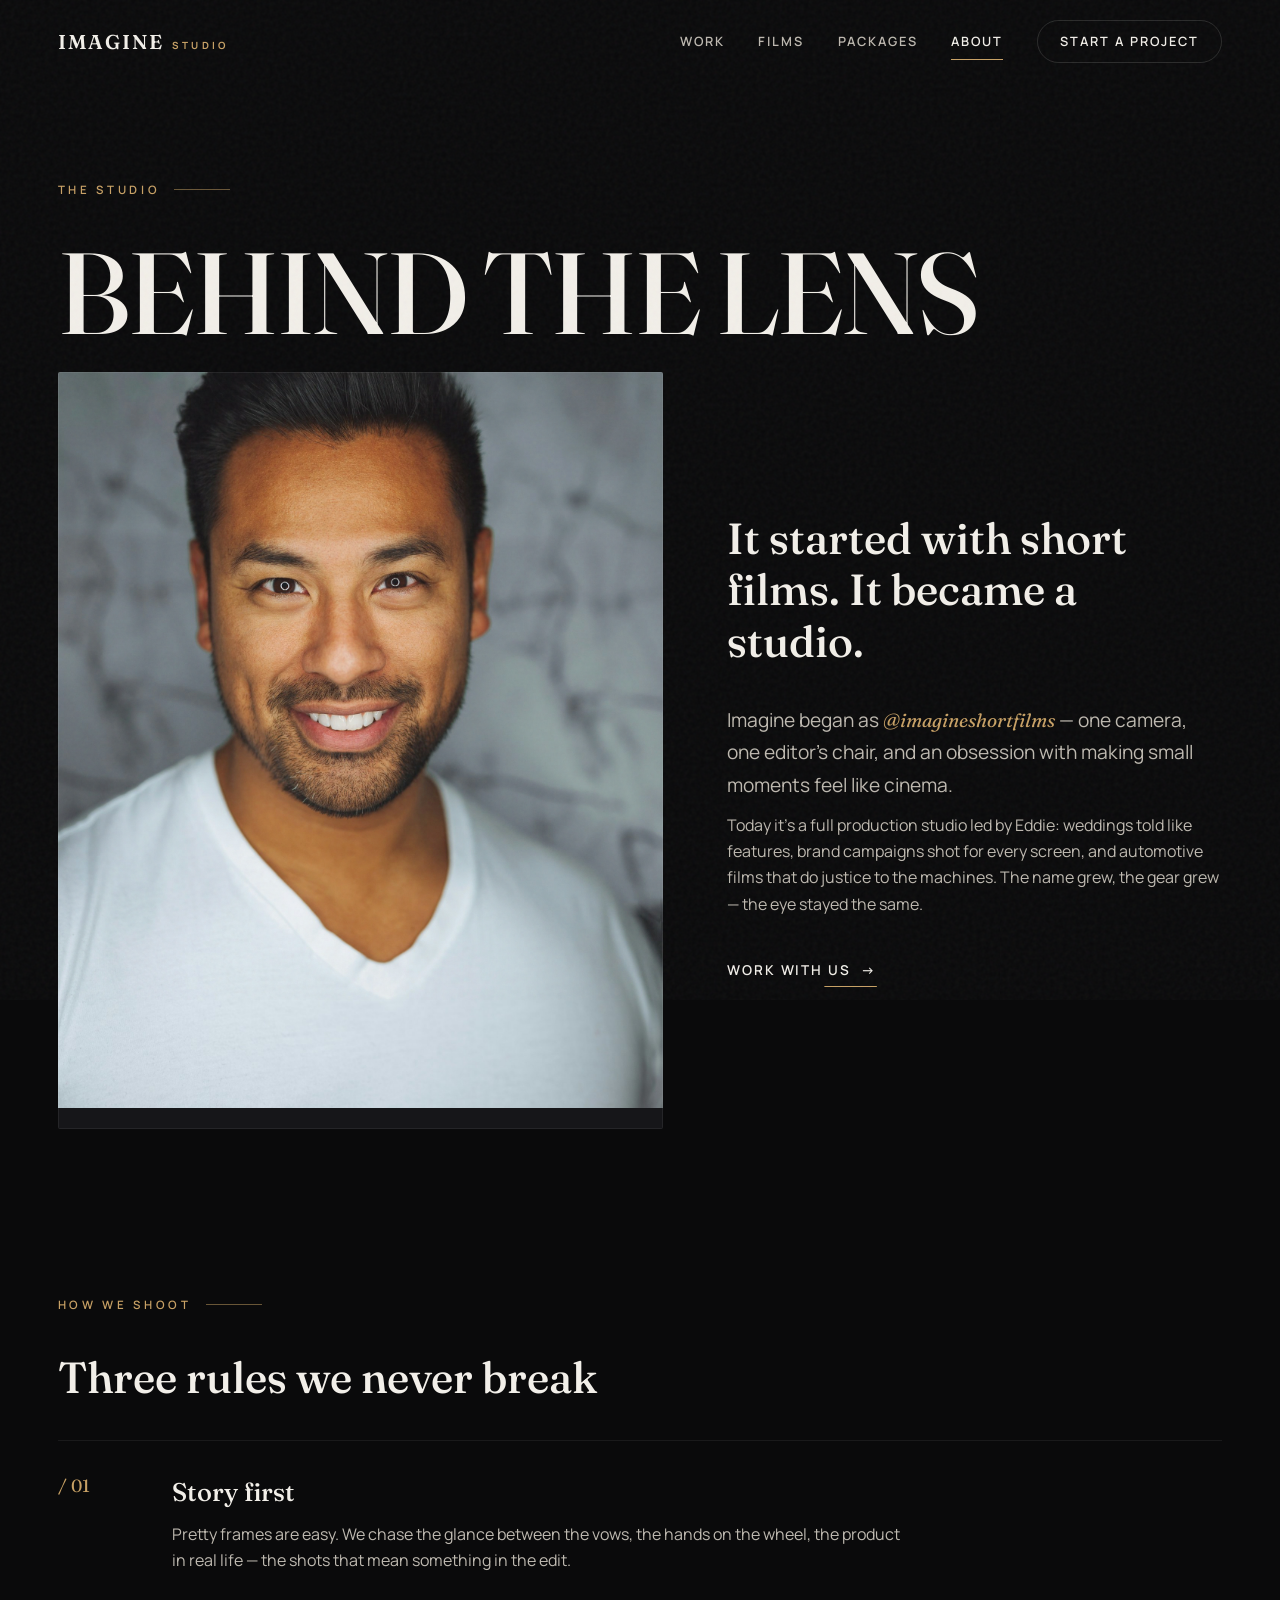
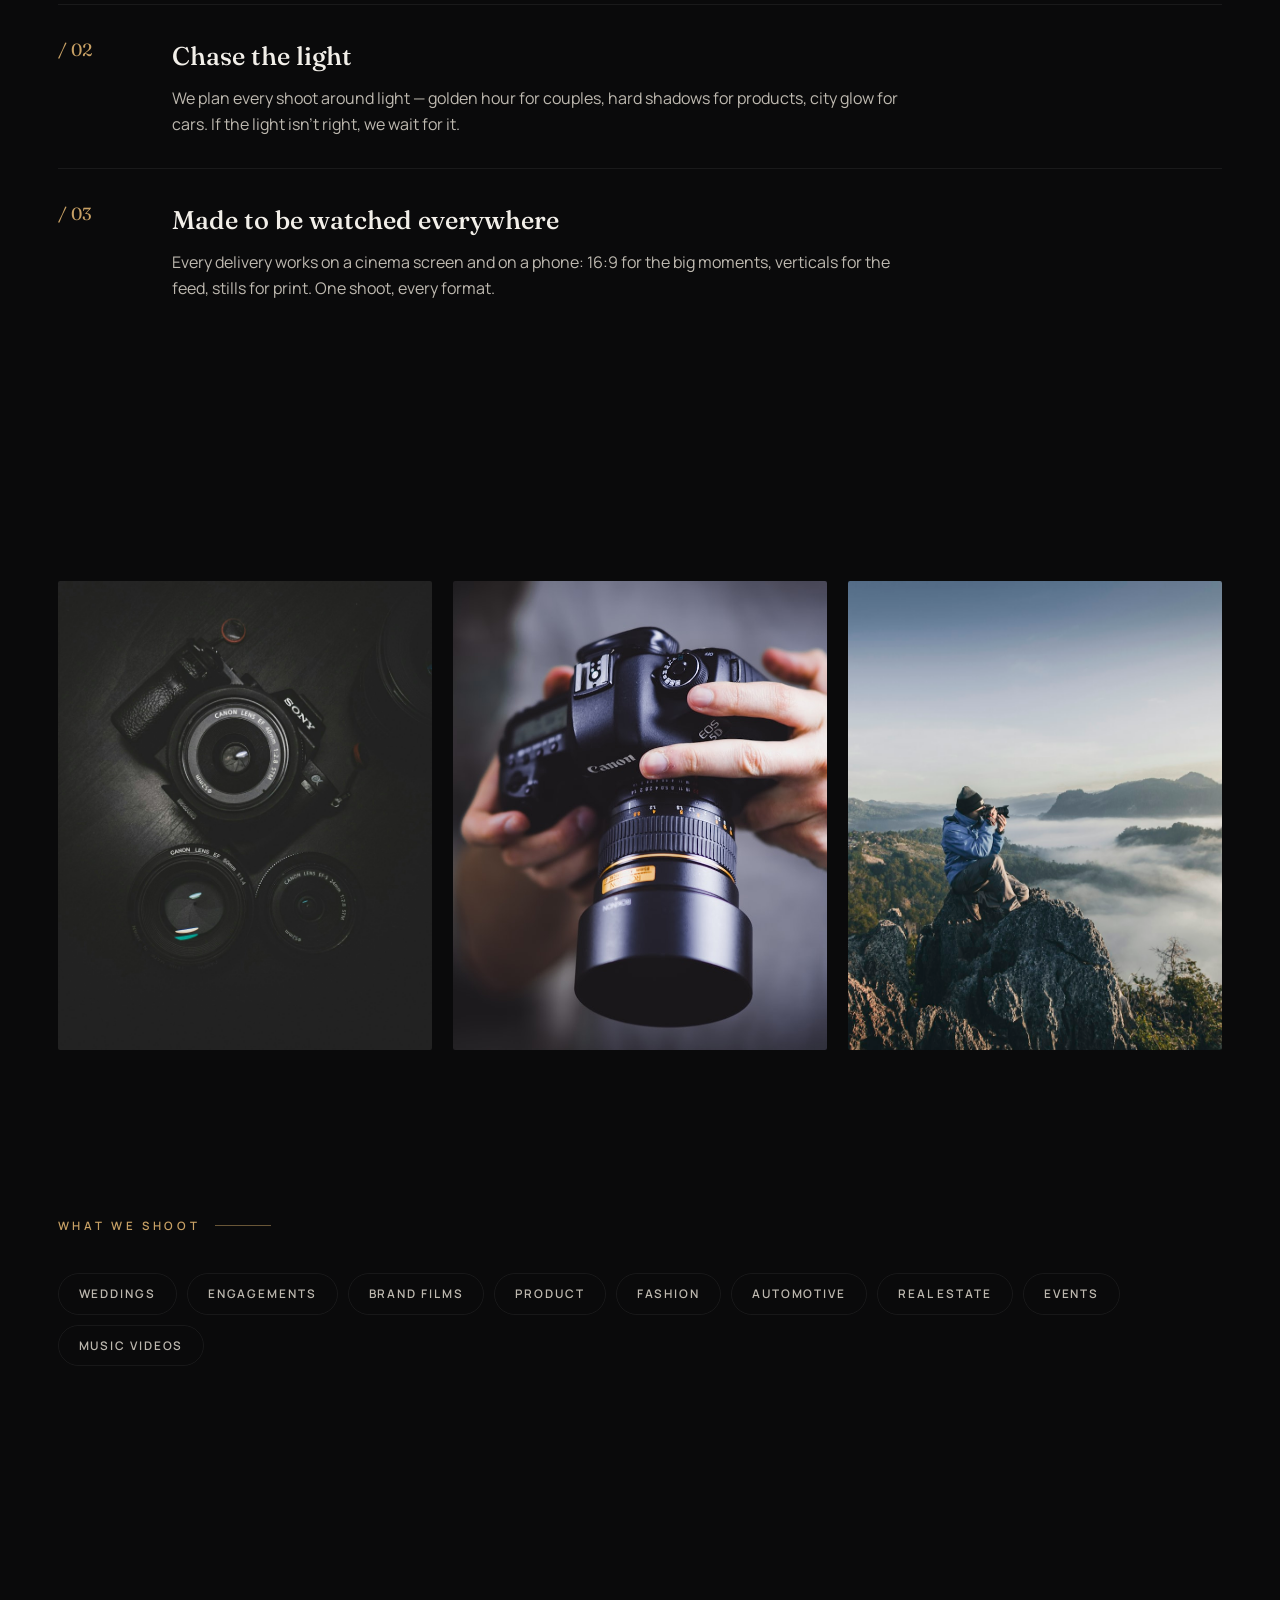
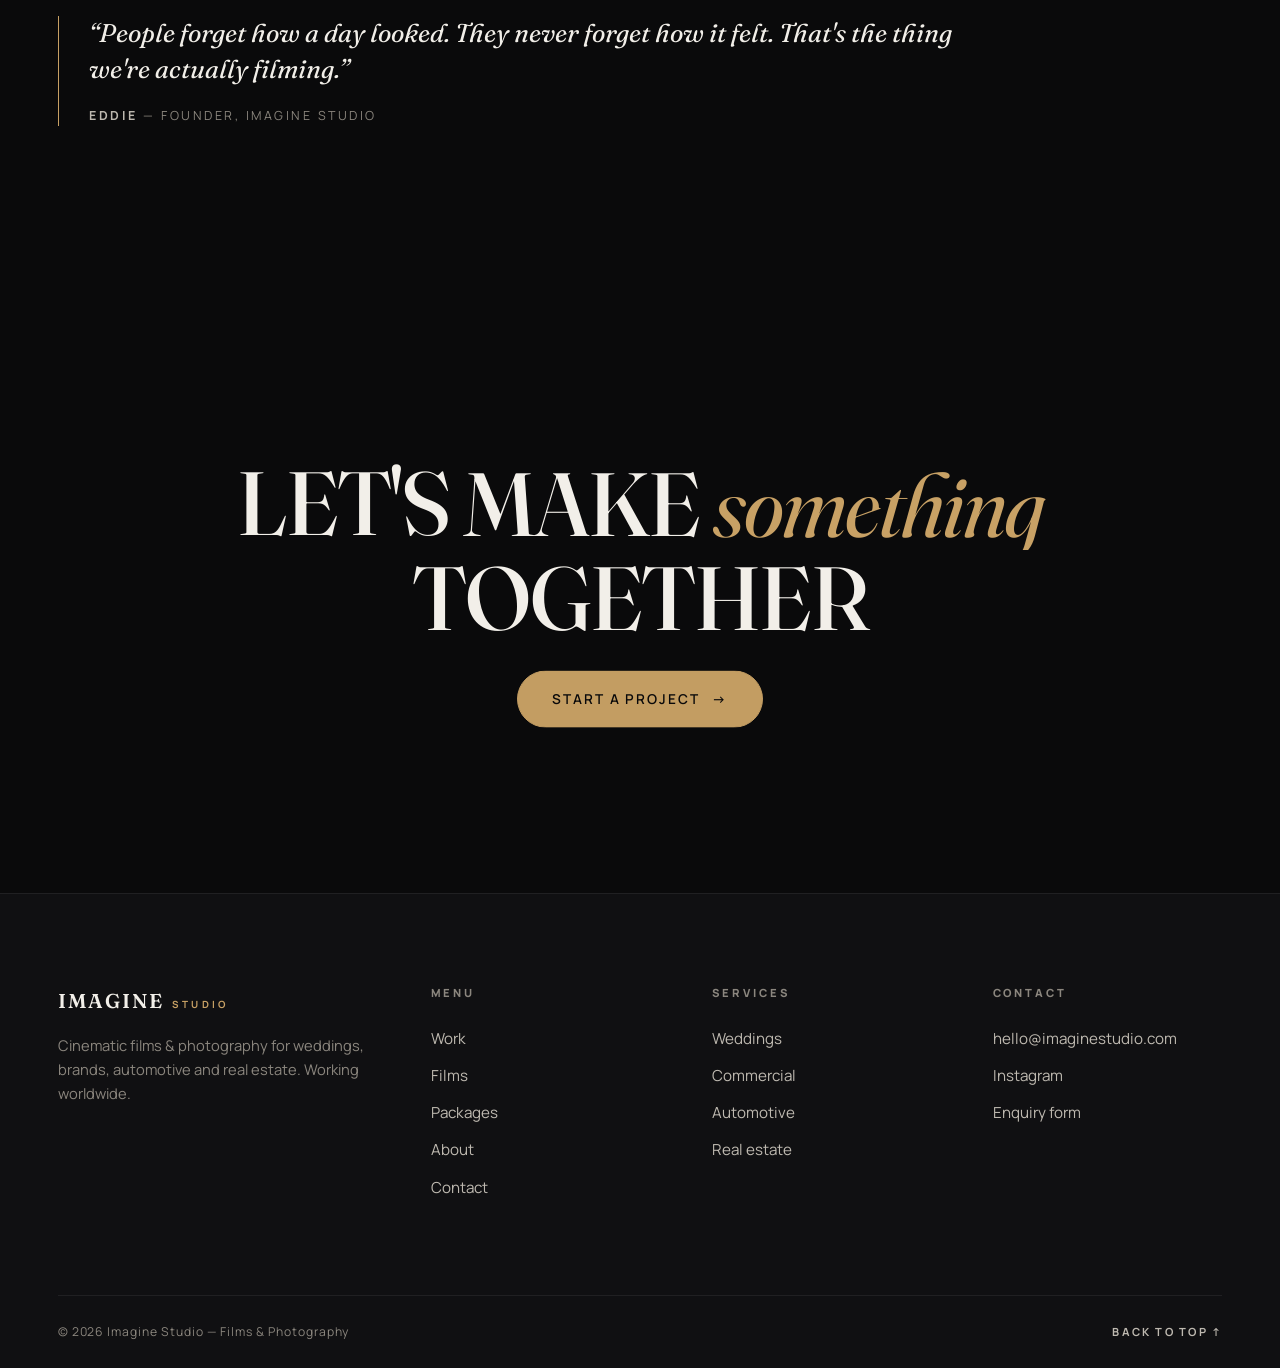
==== about.html @ 09b24139 "Imagine Studio — cinematic portfolio site for photo & film studio Six-page static site (home, work, " ====
<!DOCTYPE html>
<html lang="en">
<head>
  <meta charset="utf-8">
  <meta name="viewport" content="width=device-width, initial-scale=1">
  <title>About — Imagine Studio</title>
  <meta name="description" content="The story behind Imagine Studio — from short films on Instagram to a full photo & film production studio.">
  <link rel="icon" href="assets/img/favicon.svg" type="image/svg+xml">
  <link rel="preconnect" href="https://fonts.googleapis.com">
  <link rel="preconnect" href="https://fonts.gstatic.com" crossorigin>
  <link href="https://fonts.googleapis.com/css2?family=Fraunces:ital,opsz,wght@0,9..144,400;0,9..144,500;0,9..144,600;1,9..144,400;1,9..144,500&family=Manrope:wght@400;500;600;700;800&display=swap" rel="stylesheet">
  <link rel="stylesheet" href="css/style.css">
  <script>document.documentElement.classList.add("js");</script>
</head>
<body>

  <div class="grain" aria-hidden="true"></div>

  <header class="nav">
    <div class="nav-inner">
      <a href="index.html" class="logo"><b>Imagine</b><span>Studio</span></a>
      <nav class="nav-links" aria-label="Main">
        <a href="work.html">Work</a>
        <a href="films.html">Films</a>
        <a href="packages.html">Packages</a>
        <a href="about.html" class="is-active">About</a>
        <a href="contact.html" class="nav-cta">Start a project</a>
      </nav>
      <button class="burger" aria-label="Menu" aria-expanded="false"><span></span><span></span><span></span></button>
    </div>
  </header>

  <div class="mobile-menu">
    <a href="index.html">Home</a>
    <a href="work.html">Work</a>
    <a href="films.html">Films</a>
    <a href="packages.html">Packages</a>
    <a href="about.html" class="is-active">About</a>
    <a href="contact.html">Contact</a>
    <div class="mobile-meta"><span>@imagineshortfilms</span><span>Films &amp; Photography</span></div>
  </div>

  <main>
    <section class="page-head container">
      <p class="label">The studio</p>
      <h1 class="h-display mb-2" data-split>Behind the lens</h1>

      <div class="about-hero">
        <div class="portrait-frame" data-reveal data-parallax>
          <img src="assets/img/about-portrait.jpg" alt="Portrait of Eddie, founder of Imagine Studio">
        </div>
        <div>
          <h2 class="h-lg mb-1" data-split>It started with short films. It became a studio.</h2>
          <p class="lead mb-1" data-reveal>Imagine began as <em class="serif-i gold">@imagineshortfilms</em> — one camera, one editor's chair, and an obsession with making small moments feel like cinema.</p>
          <p data-reveal>Today it's a full production studio led by Eddie: weddings told like features, brand campaigns shot for every screen, and automotive films that do justice to the machines. The name grew, the gear grew — the eye stayed the same.</p>
          <p class="mt-1" data-reveal><a class="link-line" href="contact.html">Work with us <span class="arr">→</span></a></p>
        </div>
      </div>
    </section>

    <section class="section-lg container">
      <p class="label">How we shoot</p>
      <h2 class="h-lg mb-1" data-split>Three rules we never break</h2>
      <div class="principles mt-1">
        <div class="principle" data-reveal>
          <span class="pn">/ 01</span>
          <div>
            <h3>Story first</h3>
            <p>Pretty frames are easy. We chase the glance between the vows, the hands on the wheel, the product in real life — the shots that mean something in the edit.</p>
          </div>
        </div>
        <div class="principle" data-reveal>
          <span class="pn">/ 02</span>
          <div>
            <h3>Chase the light</h3>
            <p>We plan every shoot around light — golden hour for couples, hard shadows for products, city glow for cars. If the light isn't right, we wait for it.</p>
          </div>
        </div>
        <div class="principle" data-reveal>
          <span class="pn">/ 03</span>
          <div>
            <h3>Made to be watched everywhere</h3>
            <p>Every delivery works on a cinema screen and on a phone: 16:9 for the big moments, verticals for the feed, stills for print. One shoot, every format.</p>
          </div>
        </div>
      </div>
    </section>

    <section class="section container">
      <div class="trio" data-gallery>
        <figure data-reveal data-lightbox data-title="The glass we trust"><img src="assets/img/bts-02.jpg" alt="Camera lens close-up" loading="lazy"></figure>
        <figure data-reveal data-delay="0.1" data-lightbox data-title="On location"><img src="assets/img/about-side.jpg" alt="Camera on tripod on location" loading="lazy"></figure>
        <figure data-reveal data-delay="0.2" data-lightbox data-title="Chasing the last light"><img src="assets/img/bts-04.jpg" alt="Filming at sunset" loading="lazy"></figure>
      </div>
    </section>

    <section class="section container">
      <p class="label">What we shoot</p>
      <div class="chips-row mt-1" data-reveal>
        <span>Weddings</span><span>Engagements</span><span>Brand films</span><span>Product</span>
        <span>Fashion</span><span>Automotive</span><span>Real estate</span><span>Events</span><span>Music videos</span>
      </div>
    </section>

    <section class="section-lg container">
      <div class="quote-card" data-reveal style="max-width: 900px;">
        <blockquote>“People forget how a day looked. They never forget how it felt. That's the thing we're actually filming.”</blockquote>
        <cite><b>Eddie</b> — Founder, Imagine Studio</cite>
      </div>
    </section>

    <section class="cta-band container">
      <h2 class="h-display" data-split>Let's make <em>something</em> together</h2>
      <a href="contact.html" class="btn btn-solid" data-reveal>Start a project <span class="arr">→</span></a>
    </section>
  </main>

  <footer class="footer">
    <div class="container">
      <div class="footer-main">
        <div class="footer-brand">
          <a href="index.html" class="logo"><b>Imagine</b><span>Studio</span></a>
          <p>Cinematic films &amp; photography for weddings, brands, automotive and real estate. Working worldwide.</p>
        </div>
        <div class="footer-col">
          <h5>Menu</h5>
          <a href="work.html">Work</a>
          <a href="films.html">Films</a>
          <a href="packages.html">Packages</a>
          <a href="about.html">About</a>
          <a href="contact.html">Contact</a>
        </div>
        <div class="footer-col">
          <h5>Services</h5>
          <a href="packages.html#weddings">Weddings</a>
          <a href="packages.html#commercial">Commercial</a>
          <a href="packages.html#automotive">Automotive</a>
          <a href="packages.html#realestate">Real estate</a>
        </div>
        <div class="footer-col">
          <h5>Contact</h5>
          <a href="mailto:hello@imaginestudio.com">hello@imaginestudio.com</a>
          <a href="https://instagram.com/imagineshortfilms" target="_blank" rel="noopener">Instagram</a>
          <a href="contact.html">Enquiry form</a>
        </div>
      </div>
      <div class="footer-bottom">
        <span>© <span data-year>2026</span> Imagine Studio — Films &amp; Photography</span>
        <button class="up" data-scroll-top>Back to top ↑</button>
      </div>
    </div>
  </footer>

  <div class="lightbox" aria-hidden="true">
    <button class="lb-btn lb-close" aria-label="Close">✕</button>
    <button class="lb-btn lb-prev" aria-label="Previous">←</button>
    <button class="lb-btn lb-next" aria-label="Next">→</button>
    <div class="lightbox-stage">
      <div class="lb-media"></div>
      <div class="lightbox-cap"><span class="lb-title"></span><span class="lb-count"></span></div>
    </div>
  </div>

  <script src="js/vendor/gsap.min.js"></script>
  <script src="js/vendor/ScrollTrigger.min.js"></script>
  <script src="js/vendor/lenis.min.js"></script>
  <script src="js/vendor/split-type.min.js"></script>
  <script src="js/main.js"></script>
</body>
</html>
---- css/style.css ----
/* ============================================================
   IMAGINE STUDIO — Films & Photography
   Dark cinematic design system
   ============================================================ */

:root {
  --bg0: #0a0a0b;
  --bg1: #101012;
  --bg2: #161619;
  --ink: #f2efe9;
  --ink-dim: #beb9b0;
  --muted: #8b867e;
  --gold: #c8a165;
  --gold-bright: #e2c08a;
  --line: rgba(242, 239, 233, 0.14);
  --line-soft: rgba(242, 239, 233, 0.07);
  --font-display: "Fraunces", Georgia, "Times New Roman", serif;
  --font-body: "Manrope", "Segoe UI", system-ui, -apple-system, sans-serif;
  --pad: clamp(20px, 4.5vw, 72px);
  --section: clamp(90px, 13vw, 190px);
  --radius: 2px;
  --ease: cubic-bezier(0.22, 1, 0.36, 1);
}

/* ---------- reset ---------- */
*, *::before, *::after { box-sizing: border-box; margin: 0; padding: 0; }
/* No CSS scroll-behavior:smooth here — it fights Lenis (double animation) */
html.lenis { height: auto; }
.lenis.lenis-smooth { scroll-behavior: auto !important; }
.lenis.lenis-stopped { overflow: hidden; }
body {
  background: var(--bg0);
  color: var(--ink);
  font-family: var(--font-body);
  font-size: 16px;
  line-height: 1.65;
  -webkit-font-smoothing: antialiased;
  overflow-x: hidden;
}
img, video { max-width: 100%; display: block; }
a { color: inherit; text-decoration: none; }
button { font: inherit; color: inherit; background: none; border: 0; cursor: pointer; }
ul, ol { list-style: none; }
::selection { background: var(--gold); color: var(--bg0); }
::-webkit-scrollbar { width: 10px; }
::-webkit-scrollbar-track { background: var(--bg0); }
::-webkit-scrollbar-thumb { background: #2c2c30; border-radius: 5px; }
::-webkit-scrollbar-thumb:hover { background: #3a3a40; }

/* ---------- film grain + vignette ---------- */
.grain {
  position: fixed; inset: -100px; z-index: 2000; pointer-events: none;
  background-image: url("data:image/svg+xml,%3Csvg viewBox='0 0 300 300' xmlns='http://www.w3.org/2000/svg'%3E%3Cfilter id='n'%3E%3CfeTurbulence type='fractalNoise' baseFrequency='0.85' numOctaves='2' stitchTiles='stitch'/%3E%3C/filter%3E%3Crect width='100%25' height='100%25' filter='url(%23n)'/%3E%3C/svg%3E");
  opacity: 0.045;
  animation: grain-shift 0.9s steps(4) infinite;
}
@keyframes grain-shift {
  0% { transform: translate(0, 0); }
  25% { transform: translate(-30px, 20px); }
  50% { transform: translate(25px, -35px); }
  75% { transform: translate(-20px, -15px); }
  100% { transform: translate(0, 0); }
}

/* ---------- typography ---------- */
.h-display {
  font-family: var(--font-display);
  font-weight: 500;
  font-size: clamp(2.9rem, 9vw, 9rem);
  line-height: 0.96;
  letter-spacing: -0.02em;
  text-transform: uppercase;
}
.h-xl {
  font-family: var(--font-display);
  font-weight: 500;
  font-size: clamp(2.2rem, 5.4vw, 4.8rem);
  line-height: 1.05;
  letter-spacing: -0.015em;
}
.h-lg {
  font-family: var(--font-display);
  font-weight: 500;
  font-size: clamp(1.7rem, 3.4vw, 2.9rem);
  line-height: 1.12;
}
.h-md { font-family: var(--font-display); font-weight: 500; font-size: clamp(1.25rem, 2vw, 1.6rem); line-height: 1.2; }
.serif-i { font-family: var(--font-display); font-style: italic; font-weight: 400; }
.gold { color: var(--gold); }
.dim { color: var(--ink-dim); }
.lead { font-size: clamp(1.05rem, 1.5vw, 1.3rem); line-height: 1.7; color: var(--ink-dim); max-width: 40em; }
p { color: var(--ink-dim); }

.label {
  display: flex; align-items: center; gap: 14px;
  font-size: 0.72rem; font-weight: 600; letter-spacing: 0.32em;
  text-transform: uppercase; color: var(--gold);
  margin-bottom: clamp(20px, 3vw, 40px);
}
.label::after { content: ""; height: 1px; width: 56px; background: var(--gold); opacity: 0.5; }

/* ---------- layout ---------- */
.container { width: 100%; max-width: 1500px; margin: 0 auto; padding-inline: var(--pad); }
.section { padding-block: calc(var(--section) / 2); }
.section-lg { padding-block: var(--section); }
.grid-2 { display: grid; grid-template-columns: 1fr 1fr; gap: clamp(28px, 5vw, 90px); align-items: start; }
.grid-3 { display: grid; grid-template-columns: repeat(3, 1fr); gap: clamp(18px, 2.4vw, 36px); }
.grid-4 { display: grid; grid-template-columns: repeat(4, 1fr); gap: clamp(14px, 1.8vw, 26px); }
@media (max-width: 900px) { .grid-2, .grid-3 { grid-template-columns: 1fr; } }
@media (max-width: 1100px) { .grid-4 { grid-template-columns: repeat(2, 1fr); } }
@media (max-width: 580px) { .grid-4 { grid-template-columns: 1fr; } }
.hr { border: 0; border-top: 1px solid var(--line-soft); }

/* ---------- reveal states (only when JS is on) ---------- */
.js [data-reveal] { opacity: 0; transform: translateY(28px); }
.js [data-split] { visibility: hidden; }
.js [data-split].is-split { visibility: visible; }
[data-split] .line { display: block; overflow: hidden; padding-block: 0.06em; margin-block: -0.06em; }
[data-split] .word { display: inline-block; }
html.no-motion [data-reveal] { opacity: 1 !important; transform: none !important; }
html.no-motion [data-split] { visibility: visible !important; }

/* ---------- buttons & links ---------- */
.btn {
  position: relative; display: inline-flex; align-items: center; gap: 12px;
  padding: 16px 34px; border: 1px solid var(--line);
  border-radius: 999px; font-weight: 600; font-size: 0.85rem;
  letter-spacing: 0.14em; text-transform: uppercase; color: var(--ink);
  transition: border-color 0.4s var(--ease), color 0.4s var(--ease), background 0.4s var(--ease), transform 0.4s var(--ease);
}
.btn:hover { border-color: var(--gold); color: var(--gold-bright); transform: translateY(-2px); }
.btn .arr { transition: transform 0.4s var(--ease); }
.btn:hover .arr { transform: translateX(5px); }
.btn-solid { background: var(--gold); border-color: var(--gold); color: var(--bg0); }
.btn-solid:hover { background: var(--gold-bright); border-color: var(--gold-bright); color: var(--bg0); }
.link-line {
  display: inline-flex; align-items: center; gap: 10px;
  font-weight: 600; font-size: 0.85rem; letter-spacing: 0.14em; text-transform: uppercase;
  padding-bottom: 6px; position: relative; color: var(--ink);
}
.link-line::after {
  content: ""; position: absolute; left: 0; bottom: 0; height: 1px; width: 100%;
  background: var(--gold); transform-origin: right; transform: scaleX(0.35);
  transition: transform 0.5s var(--ease);
}
.link-line:hover::after { transform-origin: left; transform: scaleX(1); }
.link-line:hover { color: var(--gold-bright); }

/* ---------- preloader ---------- */
.preloader {
  position: fixed; inset: 0; z-index: 5000; background: var(--bg0);
  display: flex; align-items: center; justify-content: center;
  transition: transform 0.9s var(--ease);
}
.preloader.is-done { transform: translateY(-101%); pointer-events: none; }
.preloader-word {
  font-family: var(--font-display); text-transform: uppercase;
  font-size: clamp(2rem, 7vw, 5rem); letter-spacing: 0.08em; display: flex; overflow: hidden;
}
.preloader-word span { display: inline-block; transform: translateY(115%); animation: pre-up 0.7s var(--ease) forwards; }
.preloader-word span:nth-child(2) { animation-delay: 0.05s; }
.preloader-word span:nth-child(3) { animation-delay: 0.1s; }
.preloader-word span:nth-child(4) { animation-delay: 0.15s; }
.preloader-word span:nth-child(5) { animation-delay: 0.2s; }
.preloader-word span:nth-child(6) { animation-delay: 0.25s; }
.preloader-word span:nth-child(7) { animation-delay: 0.3s; }
@keyframes pre-up { to { transform: translateY(0); } }
html.no-motion .preloader { display: none; }

/* ---------- navigation ---------- */
.nav {
  position: fixed; top: 0; left: 0; right: 0; z-index: 900;
  transition: background 0.4s ease, backdrop-filter 0.4s ease, border-color 0.4s ease;
  border-bottom: 1px solid transparent;
}
.nav.is-scrolled { background: rgba(10, 10, 11, 0.82); backdrop-filter: blur(14px); border-color: var(--line-soft); }
.nav-inner {
  display: flex; align-items: center; justify-content: space-between;
  padding: 20px var(--pad); max-width: 1500px; margin: 0 auto;
}
.logo { display: flex; align-items: baseline; gap: 8px; font-family: var(--font-display); font-size: 1.25rem; letter-spacing: 0.1em; text-transform: uppercase; z-index: 1002; position: relative; }
.logo b { font-weight: 600; }
.logo span { font-size: 0.62rem; font-family: var(--font-body); font-weight: 700; letter-spacing: 0.34em; color: var(--gold); }
.nav-links { display: flex; gap: clamp(18px, 2.6vw, 42px); align-items: center; }
.nav-links a {
  font-size: 0.8rem; font-weight: 600; letter-spacing: 0.16em; text-transform: uppercase;
  color: var(--ink-dim); transition: color 0.3s ease; position: relative; padding: 6px 0;
}
.nav-links a:hover, .nav-links a.is-active { color: var(--ink); }
.nav-links a.is-active::after {
  content: ""; position: absolute; left: 0; right: 0; bottom: -2px; height: 1px; background: var(--gold);
}
.nav-cta { border: 1px solid var(--line); border-radius: 999px; padding: 10px 22px !important; color: var(--ink) !important; transition: border-color 0.3s ease, color 0.3s ease !important; }
.nav-cta:hover { border-color: var(--gold); color: var(--gold-bright) !important; }
.nav-cta::after { display: none !important; }

.burger { display: none; z-index: 1002; position: relative; width: 44px; height: 44px; }
.burger span {
  position: absolute; left: 10px; right: 10px; height: 2px; background: var(--ink);
  transition: transform 0.4s var(--ease), opacity 0.3s ease, top 0.4s var(--ease);
}
.burger span:nth-child(1) { top: 16px; }
.burger span:nth-child(2) { top: 22px; }
.burger span:nth-child(3) { top: 28px; }
.burger.is-open span:nth-child(1) { top: 22px; transform: rotate(45deg); }
.burger.is-open span:nth-child(2) { opacity: 0; }
.burger.is-open span:nth-child(3) { top: 22px; transform: rotate(-45deg); }

.mobile-menu {
  position: fixed; inset: 0; z-index: 1000; background: var(--bg0);
  display: flex; flex-direction: column; justify-content: center; padding: var(--pad);
  clip-path: inset(0 0 100% 0); transition: clip-path 0.7s var(--ease);
}
.mobile-menu.is-open { clip-path: inset(0 0 0% 0); }
.mobile-menu a {
  font-family: var(--font-display); font-size: clamp(2.2rem, 9vw, 4rem);
  text-transform: uppercase; line-height: 1.25; color: var(--ink-dim);
  transition: color 0.3s ease, padding-left 0.4s var(--ease);
  border-bottom: 1px solid var(--line-soft); padding-block: 10px;
}
.mobile-menu a:hover, .mobile-menu a.is-active { color: var(--ink); padding-left: 12px; }
.mobile-menu .mobile-meta { margin-top: 34px; display: flex; gap: 24px; color: var(--muted); font-size: 0.8rem; letter-spacing: 0.14em; text-transform: uppercase; }
@media (max-width: 1000px) {
  .nav-links { display: none; }
  .burger { display: block; }
}

/* ---------- hero ---------- */
.hero { position: relative; min-height: 100svh; display: flex; align-items: flex-end; overflow: hidden; }
.hero-media { position: absolute; inset: 0; }
.hero-media video, .hero-media .hero-fallback {
  position: absolute; inset: 0; width: 100%; height: 100%; object-fit: cover;
}
.hero-fallback { background: url("../assets/img/hero-poster.jpg") center/cover no-repeat; display: none; }
.hero.no-video .hero-fallback { display: block; animation: kenburns 22s ease-in-out infinite alternate; }
.hero.no-video video { display: none; }
@keyframes kenburns { from { transform: scale(1); } to { transform: scale(1.12); } }
.hero-shade {
  position: absolute; inset: 0;
  background:
    linear-gradient(180deg, rgba(10,10,11,0.55) 0%, rgba(10,10,11,0.15) 35%, rgba(10,10,11,0.42) 70%, rgba(10,10,11,0.94) 100%);
}
.hero-content { position: relative; z-index: 5; width: 100%; padding: 0 var(--pad) clamp(48px, 7vh, 90px); max-width: 1500px; margin: 0 auto; }
.hero-kicker { display: flex; align-items: center; gap: 14px; font-size: 0.74rem; font-weight: 700; letter-spacing: 0.32em; text-transform: uppercase; color: var(--gold); margin-bottom: 26px; }
.hero-kicker::before { content: ""; width: 42px; height: 1px; background: var(--gold); }
.hero-title { margin-bottom: 30px; }
.hero-row { display: flex; align-items: flex-end; justify-content: space-between; gap: 40px; flex-wrap: wrap; }
.hero-sub { max-width: 34em; color: var(--ink-dim); font-size: clamp(0.98rem, 1.3vw, 1.15rem); }
.hero-actions { display: flex; gap: 16px; flex-wrap: wrap; }
.hero-meta {
  position: absolute; right: var(--pad); bottom: clamp(48px, 7vh, 90px);
  writing-mode: vertical-rl; font-size: 0.68rem; letter-spacing: 0.3em;
  text-transform: uppercase; color: var(--muted);
}
@media (max-width: 1100px) { .hero-meta { display: none; } }
.scroll-cue {
  position: absolute; left: 50%; bottom: 18px; transform: translateX(-50%);
  width: 1px; height: 52px; overflow: hidden; z-index: 6; opacity: 0.7;
}
.scroll-cue::after {
  content: ""; position: absolute; top: -100%; left: 0; width: 100%; height: 100%;
  background: linear-gradient(180deg, transparent, var(--ink));
  animation: cue 2s ease-in-out infinite;
}
@keyframes cue { 0% { top: -100%; } 60%, 100% { top: 100%; } }

.play-pill {
  display: inline-flex; align-items: center; gap: 14px;
  font-size: 0.85rem; font-weight: 600; letter-spacing: 0.14em; text-transform: uppercase;
}
.play-pill .ring {
  width: 58px; height: 58px; border: 1px solid var(--line); border-radius: 50%;
  display: grid; place-items: center; transition: border-color 0.4s ease, transform 0.4s var(--ease);
}
.play-pill:hover .ring { border-color: var(--gold); transform: scale(1.08); }
.play-pill .ring svg { width: 14px; height: 14px; fill: var(--ink); margin-left: 2px; }

/* ---------- statement / intro ---------- */
.statement { max-width: 1120px; }
.statement .h-xl em { color: var(--gold); font-style: italic; font-weight: 400; }

/* ---------- featured work cards (home) ---------- */
.feature-list { display: flex; flex-direction: column; gap: clamp(60px, 8vw, 120px); }
.feature {
  display: grid; grid-template-columns: 1.35fr 1fr; gap: clamp(24px, 4vw, 70px); align-items: end;
}
.feature:nth-child(even) { grid-template-columns: 1fr 1.35fr; }
.feature:nth-child(even) .feature-media { order: 2; }
.feature:nth-child(even) .feature-info { order: 1; text-align: right; align-items: flex-end; }
@media (max-width: 900px) {
  .feature, .feature:nth-child(even) { grid-template-columns: 1fr; }
  .feature:nth-child(even) .feature-media { order: 0; }
  .feature:nth-child(even) .feature-info { order: 1; text-align: left; align-items: flex-start; }
}
.feature-media {
  position: relative; overflow: hidden; border-radius: var(--radius); aspect-ratio: 16 / 10; background: var(--bg2);
}
.feature-media img, .feature-media video {
  width: 100%; height: 100%; object-fit: cover;
  transition: transform 1.1s var(--ease), opacity 0.6s ease;
}
.feature-media video { position: absolute; inset: 0; opacity: 0; }
.feature:hover .feature-media img { transform: scale(1.05); }
.feature-media.has-video:hover video { opacity: 1; }
.feature-tag {
  position: absolute; top: 16px; left: 16px; z-index: 3;
  font-size: 0.62rem; font-weight: 700; letter-spacing: 0.22em; text-transform: uppercase;
  background: rgba(10, 10, 11, 0.65); backdrop-filter: blur(6px);
  border: 1px solid var(--line-soft); border-radius: 999px; padding: 7px 14px; color: var(--ink);
}
.feature-info { display: flex; flex-direction: column; gap: 12px; padding-bottom: 6px; }
.feature-info .idx { font-size: 0.72rem; letter-spacing: 0.3em; color: var(--muted); }
.feature-info h3 { font-family: var(--font-display); font-weight: 500; font-size: clamp(1.5rem, 2.6vw, 2.3rem); line-height: 1.1; }
.feature-info p { color: var(--muted); font-size: 0.95rem; max-width: 30em; }

/* ---------- services panels (home) ---------- */
.service-card {
  position: relative; overflow: hidden; border-radius: var(--radius);
  aspect-ratio: 3 / 4; display: flex; align-items: flex-end; background: var(--bg2);
}
.service-card img { position: absolute; inset: 0; width: 100%; height: 100%; object-fit: cover; transition: transform 1.2s var(--ease), filter 0.6s ease; filter: saturate(0.85); }
.service-card:hover img { transform: scale(1.06); filter: saturate(1); }
.service-card::after {
  content: ""; position: absolute; inset: 0;
  background: linear-gradient(180deg, rgba(10,10,11,0) 30%, rgba(10,10,11,0.9) 100%);
}
.service-body { position: relative; z-index: 3; padding: clamp(20px, 2.6vw, 36px); width: 100%; }
.service-body .num { font-size: 0.7rem; letter-spacing: 0.3em; color: var(--gold); display: block; margin-bottom: 10px; }
.service-body h3 { font-family: var(--font-display); font-size: clamp(1.5rem, 2.4vw, 2.1rem); font-weight: 500; margin-bottom: 8px; }
.service-body p { font-size: 0.9rem; color: var(--ink-dim); margin-bottom: 16px; max-width: 26em; }
.service-links { display: flex; gap: 18px; flex-wrap: wrap; }
.service-links a { font-size: 0.74rem; font-weight: 700; letter-spacing: 0.18em; text-transform: uppercase; color: var(--gold); }
.service-links a:hover { color: var(--gold-bright); }

/* ---------- marquee ---------- */
.marquee { overflow: hidden; border-block: 1px solid var(--line-soft); padding-block: clamp(18px, 2.4vw, 30px); white-space: nowrap; }
.marquee-track { display: inline-flex; gap: 0; animation: marquee 28s linear infinite; will-change: transform; }
.marquee:hover .marquee-track { animation-play-state: paused; }
.marquee-track span {
  font-family: var(--font-display); font-size: clamp(1.6rem, 4vw, 3.4rem); text-transform: uppercase;
  color: transparent; -webkit-text-stroke: 1px rgba(242, 239, 233, 0.4); padding-inline: 28px;
}
.marquee-track span b { color: var(--ink); -webkit-text-stroke: 0; font-weight: 500; }
.marquee-track i { font-style: normal; color: var(--gold); font-size: clamp(1.2rem, 2.6vw, 2rem); align-self: center; }
@keyframes marquee { to { transform: translateX(-50%); } }
html.no-motion .marquee-track { animation: none; }

/* ---------- showreel band ---------- */
.reel-band { position: relative; overflow: hidden; border-radius: var(--radius); aspect-ratio: 21 / 9; cursor: pointer; background: var(--bg2); }
@media (max-width: 700px) { .reel-band { aspect-ratio: 16 / 10; } }
.reel-band img { position: absolute; inset: 0; width: 100%; height: 100%; object-fit: cover; transition: transform 1.4s var(--ease); }
.reel-band:hover img { transform: scale(1.04); }
.reel-band::after { content: ""; position: absolute; inset: 0; background: rgba(10, 10, 11, 0.45); transition: background 0.5s ease; }
.reel-band:hover::after { background: rgba(10, 10, 11, 0.3); }
.reel-center {
  position: absolute; inset: 0; z-index: 3; display: flex; flex-direction: column;
  align-items: center; justify-content: center; gap: 18px; text-align: center;
}
.reel-center .ring {
  width: clamp(72px, 9vw, 110px); height: clamp(72px, 9vw, 110px);
  border: 1px solid rgba(242, 239, 233, 0.5); border-radius: 50%;
  display: grid; place-items: center; transition: transform 0.5s var(--ease), border-color 0.4s ease, background 0.4s ease;
}
.reel-band:hover .ring { transform: scale(1.1); border-color: var(--gold); background: rgba(200, 161, 101, 0.12); }
.reel-center .ring svg { width: clamp(18px, 2vw, 26px); height: clamp(18px, 2vw, 26px); fill: var(--ink); margin-left: 3px; }
.reel-center .reel-note { font-size: 0.78rem; font-weight: 700; letter-spacing: 0.26em; text-transform: uppercase; color: var(--ink); }

/* ---------- stats ---------- */
.stats { display: grid; grid-template-columns: repeat(4, 1fr); gap: 20px; }
@media (max-width: 820px) { .stats { grid-template-columns: repeat(2, 1fr); } }
.stat { border-top: 1px solid var(--line-soft); padding-top: 22px; }
.stat .num { font-family: var(--font-display); font-size: clamp(2.4rem, 5vw, 4.2rem); font-weight: 500; line-height: 1; color: var(--ink); }
.stat .num i { font-style: normal; color: var(--gold); }
.stat .cap { margin-top: 8px; font-size: 0.76rem; letter-spacing: 0.2em; text-transform: uppercase; color: var(--muted); }

/* ---------- testimonials ---------- */
.quote-card { border-left: 1px solid var(--gold); padding-left: clamp(20px, 2.4vw, 36px); }
.quote-card blockquote { font-family: var(--font-display); font-style: italic; font-weight: 400; font-size: clamp(1.2rem, 2vw, 1.65rem); line-height: 1.4; color: var(--ink); }
.quote-card cite { display: block; margin-top: 18px; font-style: normal; font-size: 0.78rem; letter-spacing: 0.2em; text-transform: uppercase; color: var(--muted); }
.quote-card cite b { color: var(--ink-dim); }

/* ---------- page headers ---------- */
.page-head { padding-top: clamp(130px, 20vh, 210px); }
.page-head .h-display { margin-bottom: 24px; }
.page-head .lead { margin-bottom: 10px; }

/* ---------- work grid + filters ---------- */
.filters { display: flex; flex-wrap: wrap; gap: 10px; margin-block: clamp(28px, 4vw, 54px); }
.chip {
  padding: 11px 22px; border: 1px solid var(--line); border-radius: 999px;
  font-size: 0.76rem; font-weight: 700; letter-spacing: 0.16em; text-transform: uppercase; color: var(--ink-dim);
  transition: all 0.35s var(--ease);
}
.chip:hover { border-color: var(--gold); color: var(--ink); }
.chip.is-active { background: var(--ink); border-color: var(--ink); color: var(--bg0); }
.chip sup { color: var(--gold); margin-left: 4px; }
.chip.is-active sup { color: inherit; }

.work-grid { display: grid; grid-template-columns: repeat(3, 1fr); gap: clamp(14px, 1.8vw, 26px); }
@media (max-width: 1000px) { .work-grid { grid-template-columns: repeat(2, 1fr); } }
@media (max-width: 580px) { .work-grid { grid-template-columns: 1fr; } }
.work-item { cursor: pointer; transition: opacity 0.5s var(--ease), transform 0.5s var(--ease); }
.work-item.is-hidden { display: none; }
.work-media { position: relative; overflow: hidden; border-radius: var(--radius); aspect-ratio: 4 / 5; background: var(--bg2); }
.work-item.wide { grid-column: span 2; }
.work-item.wide .work-media { aspect-ratio: 16 / 9.5; }
@media (max-width: 580px) { .work-item.wide { grid-column: span 1; } }
.work-media img { width: 100%; height: 100%; object-fit: cover; transition: transform 1s var(--ease), filter 0.6s ease; filter: saturate(0.9); }
.work-item:hover .work-media img { transform: scale(1.06); filter: saturate(1.05); }
.work-media video { position: absolute; inset: 0; width: 100%; height: 100%; object-fit: cover; opacity: 0; transition: opacity 0.5s ease; }
.work-item:hover .work-media video { opacity: 1; }
.work-badge {
  position: absolute; top: 14px; left: 14px; z-index: 3;
  font-size: 0.6rem; font-weight: 800; letter-spacing: 0.22em; text-transform: uppercase;
  background: rgba(10, 10, 11, 0.6); backdrop-filter: blur(6px); border: 1px solid var(--line-soft);
  border-radius: 999px; padding: 6px 12px;
}
.work-badge.gold-badge { color: var(--gold); border-color: rgba(200, 161, 101, 0.4); }
.work-meta { display: flex; justify-content: space-between; align-items: baseline; gap: 12px; padding-top: 12px; }
.work-meta h3 { font-family: var(--font-display); font-weight: 500; font-size: 1.05rem; }
.work-meta span { font-size: 0.68rem; letter-spacing: 0.2em; text-transform: uppercase; color: var(--muted); white-space: nowrap; }

/* ---------- films page ---------- */
.film-list { display: flex; flex-direction: column; gap: clamp(70px, 9vw, 130px); }
.film-block .film-player { position: relative; overflow: hidden; border-radius: var(--radius); aspect-ratio: 16 / 9; background: var(--bg2); cursor: pointer; }
.film-player .film-poster { position: absolute; inset: 0; z-index: 2; transition: opacity 0.6s ease; }
.film-player .film-poster img { width: 100%; height: 100%; object-fit: cover; transition: transform 1.4s var(--ease); }
.film-player:hover .film-poster img { transform: scale(1.03); }
.film-poster::after { content: ""; position: absolute; inset: 0; background: rgba(10, 10, 11, 0.35); transition: background 0.4s ease; }
.film-player:hover .film-poster::after { background: rgba(10, 10, 11, 0.22); }
.film-play {
  position: absolute; inset: 0; z-index: 3; display: grid; place-items: center; transition: opacity 0.4s ease;
}
.film-play .ring {
  width: clamp(64px, 7vw, 96px); height: clamp(64px, 7vw, 96px);
  border: 1px solid rgba(242, 239, 233, 0.55); border-radius: 50%; display: grid; place-items: center;
  background: rgba(10, 10, 11, 0.35); backdrop-filter: blur(4px);
  transition: transform 0.5s var(--ease), border-color 0.4s ease;
}
.film-player:hover .film-play .ring { transform: scale(1.1); border-color: var(--gold); }
.film-play svg { width: 20px; height: 20px; fill: var(--ink); margin-left: 3px; }
.film-player.is-playing .film-poster, .film-player.is-playing .film-play { opacity: 0; pointer-events: none; }
.film-player video { position: absolute; inset: 0; width: 100%; height: 100%; object-fit: cover; }
.film-info { display: flex; justify-content: space-between; align-items: baseline; gap: 20px; padding-top: 18px; flex-wrap: wrap; }
.film-info h3 { font-family: var(--font-display); font-weight: 500; font-size: clamp(1.3rem, 2.2vw, 1.9rem); }
.film-info .film-tags { display: flex; gap: 18px; font-size: 0.7rem; letter-spacing: 0.2em; text-transform: uppercase; color: var(--muted); }

/* ---------- packages ---------- */
.pkg-tabs { display: flex; gap: 10px; flex-wrap: wrap; margin-block: clamp(30px, 4vw, 56px); }
.pkg-panel { display: none; }
.pkg-panel.is-open { display: block; animation: panel-in 0.6s var(--ease); }
@keyframes panel-in { from { opacity: 0; transform: translateY(18px); } to { opacity: 1; transform: none; } }
.pkg-intro { display: flex; justify-content: space-between; align-items: flex-end; gap: 30px; flex-wrap: wrap; margin-bottom: clamp(30px, 4vw, 50px); }
.pkg-intro p { max-width: 46em; }
.pkg-grid { display: grid; grid-template-columns: repeat(3, 1fr); gap: clamp(16px, 2vw, 28px); align-items: stretch; }
@media (max-width: 1000px) { .pkg-grid { grid-template-columns: 1fr; max-width: 560px; } }
.pkg-card {
  position: relative; display: flex; flex-direction: column;
  border: 1px solid var(--line-soft); border-radius: 4px; background: var(--bg1);
  padding: clamp(26px, 2.6vw, 40px); transition: border-color 0.4s ease, transform 0.4s var(--ease);
}
.pkg-card:hover { border-color: var(--line); transform: translateY(-4px); }
.pkg-card.is-featured { border-color: rgba(200, 161, 101, 0.55); background: linear-gradient(180deg, rgba(200, 161, 101, 0.07), rgba(200, 161, 101, 0.015)), var(--bg1); }
.pkg-flag {
  position: absolute; top: -13px; left: 50%; transform: translateX(-50%);
  background: var(--gold); color: var(--bg0); font-size: 0.62rem; font-weight: 800;
  letter-spacing: 0.2em; text-transform: uppercase; padding: 7px 16px; border-radius: 999px; white-space: nowrap;
}
.pkg-name { font-family: var(--font-display); font-weight: 500; font-size: 1.5rem; margin-bottom: 4px; }
.pkg-tagline { font-size: 0.85rem; color: var(--muted); margin-bottom: 22px; min-height: 2.6em; }
.pkg-price { display: flex; align-items: baseline; gap: 8px; border-bottom: 1px solid var(--line-soft); padding-bottom: 22px; margin-bottom: 22px; }
.pkg-price .from { font-size: 0.7rem; letter-spacing: 0.2em; text-transform: uppercase; color: var(--muted); }
.pkg-price .amount { font-family: var(--font-display); font-size: clamp(2.1rem, 3vw, 2.8rem); font-weight: 500; color: var(--ink); }
.pkg-list { flex: 1; display: flex; flex-direction: column; gap: 12px; margin-bottom: 28px; }
.pkg-list li { display: flex; gap: 12px; font-size: 0.92rem; color: var(--ink-dim); line-height: 1.5; }
.pkg-list li::before { content: "✦"; color: var(--gold); font-size: 0.7rem; line-height: 2; flex: 0 0 auto; }
.pkg-list li.soft { color: var(--muted); }
.pkg-card .btn { justify-content: center; }

.addons { display: grid; grid-template-columns: repeat(auto-fit, minmax(210px, 1fr)); gap: 14px; }
.addon {
  border: 1px solid var(--line-soft); border-radius: 4px; padding: 20px 22px;
  display: flex; justify-content: space-between; align-items: center; gap: 14px;
  transition: border-color 0.3s ease;
}
.addon:hover { border-color: var(--line); }
.addon span { font-size: 0.9rem; color: var(--ink-dim); }
.addon b { font-family: var(--font-display); font-weight: 500; font-size: 1.05rem; color: var(--gold); white-space: nowrap; }

.steps { display: grid; grid-template-columns: repeat(4, 1fr); gap: clamp(18px, 2vw, 30px); }
@media (max-width: 900px) { .steps { grid-template-columns: repeat(2, 1fr); } }
@media (max-width: 540px) { .steps { grid-template-columns: 1fr; } }
.step { border-top: 1px solid var(--line-soft); padding-top: 20px; }
.step .n { font-family: var(--font-display); font-size: 1rem; color: var(--gold); display: block; margin-bottom: 12px; }
.step h4 { font-family: var(--font-display); font-weight: 500; font-size: 1.2rem; margin-bottom: 8px; }
.step p { font-size: 0.9rem; color: var(--muted); }

.faq { max-width: 860px; }
.faq details { border-bottom: 1px solid var(--line-soft); }
.faq summary {
  cursor: pointer; list-style: none; display: flex; justify-content: space-between; align-items: center; gap: 20px;
  padding: 24px 0; font-family: var(--font-display); font-weight: 500; font-size: clamp(1.05rem, 1.6vw, 1.3rem);
  transition: color 0.3s ease;
}
.faq summary::-webkit-details-marker { display: none; }
.faq summary::after { content: "+"; font-family: var(--font-body); font-weight: 300; font-size: 1.6rem; color: var(--gold); transition: transform 0.4s var(--ease); }
.faq details[open] summary::after { transform: rotate(45deg); }
.faq summary:hover { color: var(--gold-bright); }
.faq details p { padding: 0 0 24px; max-width: 52em; color: var(--ink-dim); }

/* ---------- about ---------- */
.about-hero { display: grid; grid-template-columns: 1.1fr 0.9fr; gap: clamp(30px, 5vw, 90px); align-items: center; }
@media (max-width: 900px) { .about-hero { grid-template-columns: 1fr; } }
.portrait-frame { position: relative; overflow: hidden; border-radius: var(--radius); aspect-ratio: 4 / 5; background: var(--bg2); }
.portrait-frame img { width: 100%; height: 100%; object-fit: cover; }
.portrait-frame::after { content: ""; position: absolute; inset: 0; box-shadow: inset 0 0 0 1px var(--line-soft); }
.principles { counter-reset: p; }
.principle { display: grid; grid-template-columns: 90px 1fr; gap: 24px; padding-block: 30px; border-top: 1px solid var(--line-soft); }
@media (max-width: 600px) { .principle { grid-template-columns: 1fr; gap: 8px; } }
.principle .pn { font-family: var(--font-display); font-size: 1.1rem; color: var(--gold); }
.principle h3 { font-family: var(--font-display); font-weight: 500; font-size: clamp(1.3rem, 2vw, 1.7rem); margin-bottom: 8px; }
.principle p { max-width: 46em; }
.chips-row { display: flex; flex-wrap: wrap; gap: 10px; }
.chips-row span {
  border: 1px solid var(--line-soft); border-radius: 999px; padding: 10px 20px;
  font-size: 0.74rem; font-weight: 600; letter-spacing: 0.16em; text-transform: uppercase; color: var(--ink-dim);
}
.trio { display: grid; grid-template-columns: repeat(3, 1fr); gap: clamp(12px, 1.6vw, 22px); }
@media (max-width: 700px) { .trio { grid-template-columns: 1fr; } }
.trio figure { overflow: hidden; border-radius: var(--radius); aspect-ratio: 4 / 5; background: var(--bg2); }
.trio img { width: 100%; height: 100%; object-fit: cover; transition: transform 1.1s var(--ease); }
.trio figure:hover img { transform: scale(1.05); }

/* ---------- contact ---------- */
.contact-grid { display: grid; grid-template-columns: 1.2fr 0.8fr; gap: clamp(40px, 6vw, 110px); }
@media (max-width: 950px) { .contact-grid { grid-template-columns: 1fr; } }
.field { position: relative; margin-bottom: 34px; }
.field label { display: block; font-size: 0.72rem; font-weight: 700; letter-spacing: 0.22em; text-transform: uppercase; color: var(--muted); margin-bottom: 10px; }
.field input, .field select, .field textarea {
  width: 100%; background: transparent; border: 0; border-bottom: 1px solid var(--line);
  color: var(--ink); font: inherit; padding: 10px 2px 14px; border-radius: 0;
  transition: border-color 0.4s ease;
}
.field select { appearance: none; background-image: url("data:image/svg+xml,%3Csvg xmlns='http://www.w3.org/2000/svg' width='12' height='8'%3E%3Cpath d='M1 1l5 5 5-5' stroke='%23c8a165' fill='none' stroke-width='1.5'/%3E%3C/svg%3E"); background-repeat: no-repeat; background-position: right 4px center; cursor: pointer; }
.field select option { background: var(--bg1); color: var(--ink); }
.field textarea { min-height: 130px; resize: vertical; }
.field input:focus, .field select:focus, .field textarea:focus { outline: none; border-color: var(--gold); }
.field-row { display: grid; grid-template-columns: 1fr 1fr; gap: 26px; }
@media (max-width: 600px) { .field-row { grid-template-columns: 1fr; } }
.form-note { font-size: 0.85rem; color: var(--muted); margin-top: 18px; }
.form-note a { color: var(--gold); }
.contact-aside { display: flex; flex-direction: column; gap: 34px; }
.contact-item h4 { font-size: 0.72rem; font-weight: 700; letter-spacing: 0.24em; text-transform: uppercase; color: var(--muted); margin-bottom: 10px; }
.contact-item a, .contact-item p { font-family: var(--font-display); font-size: clamp(1.15rem, 1.8vw, 1.5rem); color: var(--ink); transition: color 0.3s ease; }
.contact-item a:hover { color: var(--gold-bright); }
.ig-card {
  position: relative; overflow: hidden; border-radius: 4px; border: 1px solid var(--line-soft);
  padding: 26px; display: flex; flex-direction: column; gap: 8px; transition: border-color 0.4s ease;
}
.ig-card:hover { border-color: rgba(200, 161, 101, 0.5); }
.ig-card .h4 { font-size: 0.72rem; font-weight: 700; letter-spacing: 0.24em; text-transform: uppercase; color: var(--muted); }
.ig-card .handle { font-family: var(--font-display); font-size: 1.3rem; }
.ig-card .follow { font-size: 0.78rem; color: var(--gold); letter-spacing: 0.14em; text-transform: uppercase; font-weight: 700; }

/* ---------- big CTA + footer ---------- */
.cta-band { position: relative; text-align: center; padding-block: var(--section); overflow: hidden; }
.cta-band .h-display { font-size: clamp(2.4rem, 7vw, 6.5rem); margin-bottom: 34px; }
.cta-band .h-display em { color: var(--gold); font-style: italic; font-weight: 400; text-transform: none; }
.footer { border-top: 1px solid var(--line-soft); background: var(--bg1); }
.footer-main {
  display: grid; grid-template-columns: 1.4fr 1fr 1fr 1fr; gap: clamp(30px, 4vw, 60px);
  padding-block: clamp(50px, 7vw, 90px);
}
@media (max-width: 950px) { .footer-main { grid-template-columns: 1fr 1fr; } }
@media (max-width: 560px) { .footer-main { grid-template-columns: 1fr; } }
.footer-brand p { max-width: 24em; font-size: 0.92rem; color: var(--muted); margin-top: 16px; }
.footer h5 { font-size: 0.7rem; font-weight: 800; letter-spacing: 0.26em; text-transform: uppercase; color: var(--muted); margin-bottom: 18px; }
.footer-col a { display: block; padding-block: 6px; color: var(--ink-dim); font-size: 0.95rem; transition: color 0.3s ease, padding-left 0.3s var(--ease); }
.footer-col a:hover { color: var(--gold-bright); padding-left: 6px; }
.footer-bottom {
  display: flex; justify-content: space-between; align-items: center; gap: 16px; flex-wrap: wrap;
  border-top: 1px solid var(--line-soft); padding-block: 26px;
  font-size: 0.76rem; letter-spacing: 0.08em; color: var(--muted);
}
.footer-bottom .up { cursor: pointer; letter-spacing: 0.2em; text-transform: uppercase; font-weight: 700; font-size: 0.7rem; color: var(--ink-dim); }
.footer-bottom .up:hover { color: var(--gold-bright); }

/* ---------- lightbox ---------- */
.lightbox {
  position: fixed; inset: 0; z-index: 4000; background: rgba(6, 6, 7, 0.94);
  display: none; align-items: center; justify-content: center; padding: clamp(16px, 4vw, 60px);
}
.lightbox.is-open { display: flex; animation: lb-in 0.35s ease; }
@keyframes lb-in { from { opacity: 0; } to { opacity: 1; } }
.lightbox-stage { position: relative; max-width: min(1500px, 94vw); width: 100%; }
.lightbox-stage img, .lightbox-stage video {
  width: 100%; max-height: 82vh; object-fit: contain; border-radius: 3px; background: #000;
}
.lightbox-cap { margin-top: 14px; display: flex; justify-content: space-between; gap: 16px; font-size: 0.78rem; letter-spacing: 0.16em; text-transform: uppercase; color: var(--muted); }
.lb-btn {
  position: absolute; z-index: 5; width: 52px; height: 52px; border: 1px solid var(--line);
  border-radius: 50%; display: grid; place-items: center; color: var(--ink);
  background: rgba(10, 10, 11, 0.55); backdrop-filter: blur(6px);
  transition: border-color 0.3s ease, transform 0.3s var(--ease);
  font-size: 1.1rem; line-height: 1;
}
.lb-btn:hover { border-color: var(--gold); transform: scale(1.07); }
.lb-close { top: clamp(12px, 3vw, 28px); right: clamp(12px, 3vw, 28px); position: fixed; }
.lb-prev { left: clamp(4px, 1.5vw, 20px); top: 50%; transform: translateY(-50%); position: fixed; }
.lb-next { right: clamp(4px, 1.5vw, 20px); top: 50%; transform: translateY(-50%); position: fixed; }
.lb-prev:hover, .lb-next:hover { transform: translateY(-50%) scale(1.07); }
@media (max-width: 700px) { .lb-prev, .lb-next { display: none; } }

/* ---------- misc ---------- */
.mt-1 { margin-top: clamp(20px, 3vw, 40px); }
.mt-2 { margin-top: clamp(40px, 6vw, 80px); }
.mb-1 { margin-bottom: clamp(20px, 3vw, 40px); }
.mb-2 { margin-bottom: clamp(40px, 6vw, 80px); }
.center { text-align: center; }
.head-row { display: flex; justify-content: space-between; align-items: flex-end; gap: 30px; flex-wrap: wrap; margin-bottom: clamp(36px, 5vw, 64px); }
.head-row .h-xl { max-width: 14em; }

@media (max-width: 480px) {
  .hero-kicker { font-size: 0.6rem; letter-spacing: 0.2em; gap: 10px; }
  .hero-kicker::before { width: 22px; }
  .marquee-track span { padding-inline: 16px; }
}

@media (prefers-reduced-motion: reduce) {
  *, *::before, *::after { animation-duration: 0.01ms !important; animation-iteration-count: 1 !important; transition-duration: 0.01ms !important; }
  .grain { animation: none; }
}
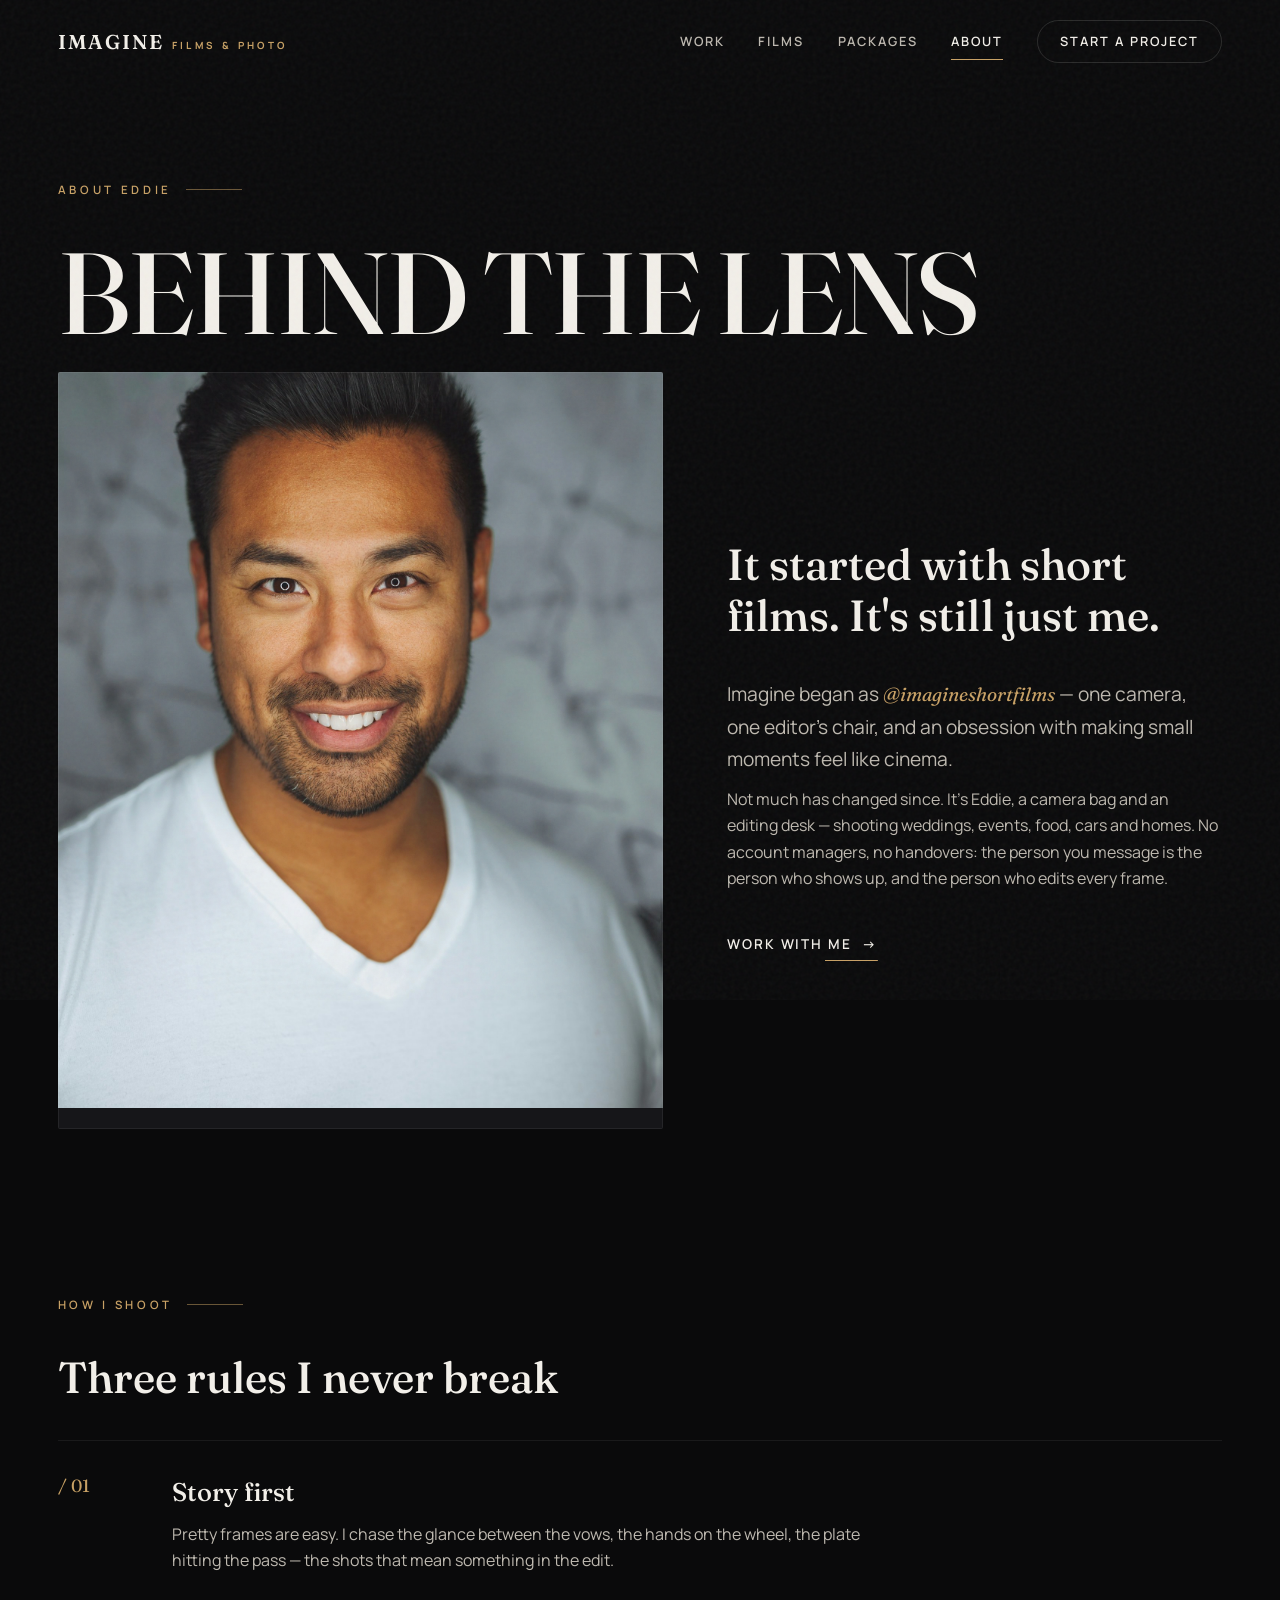
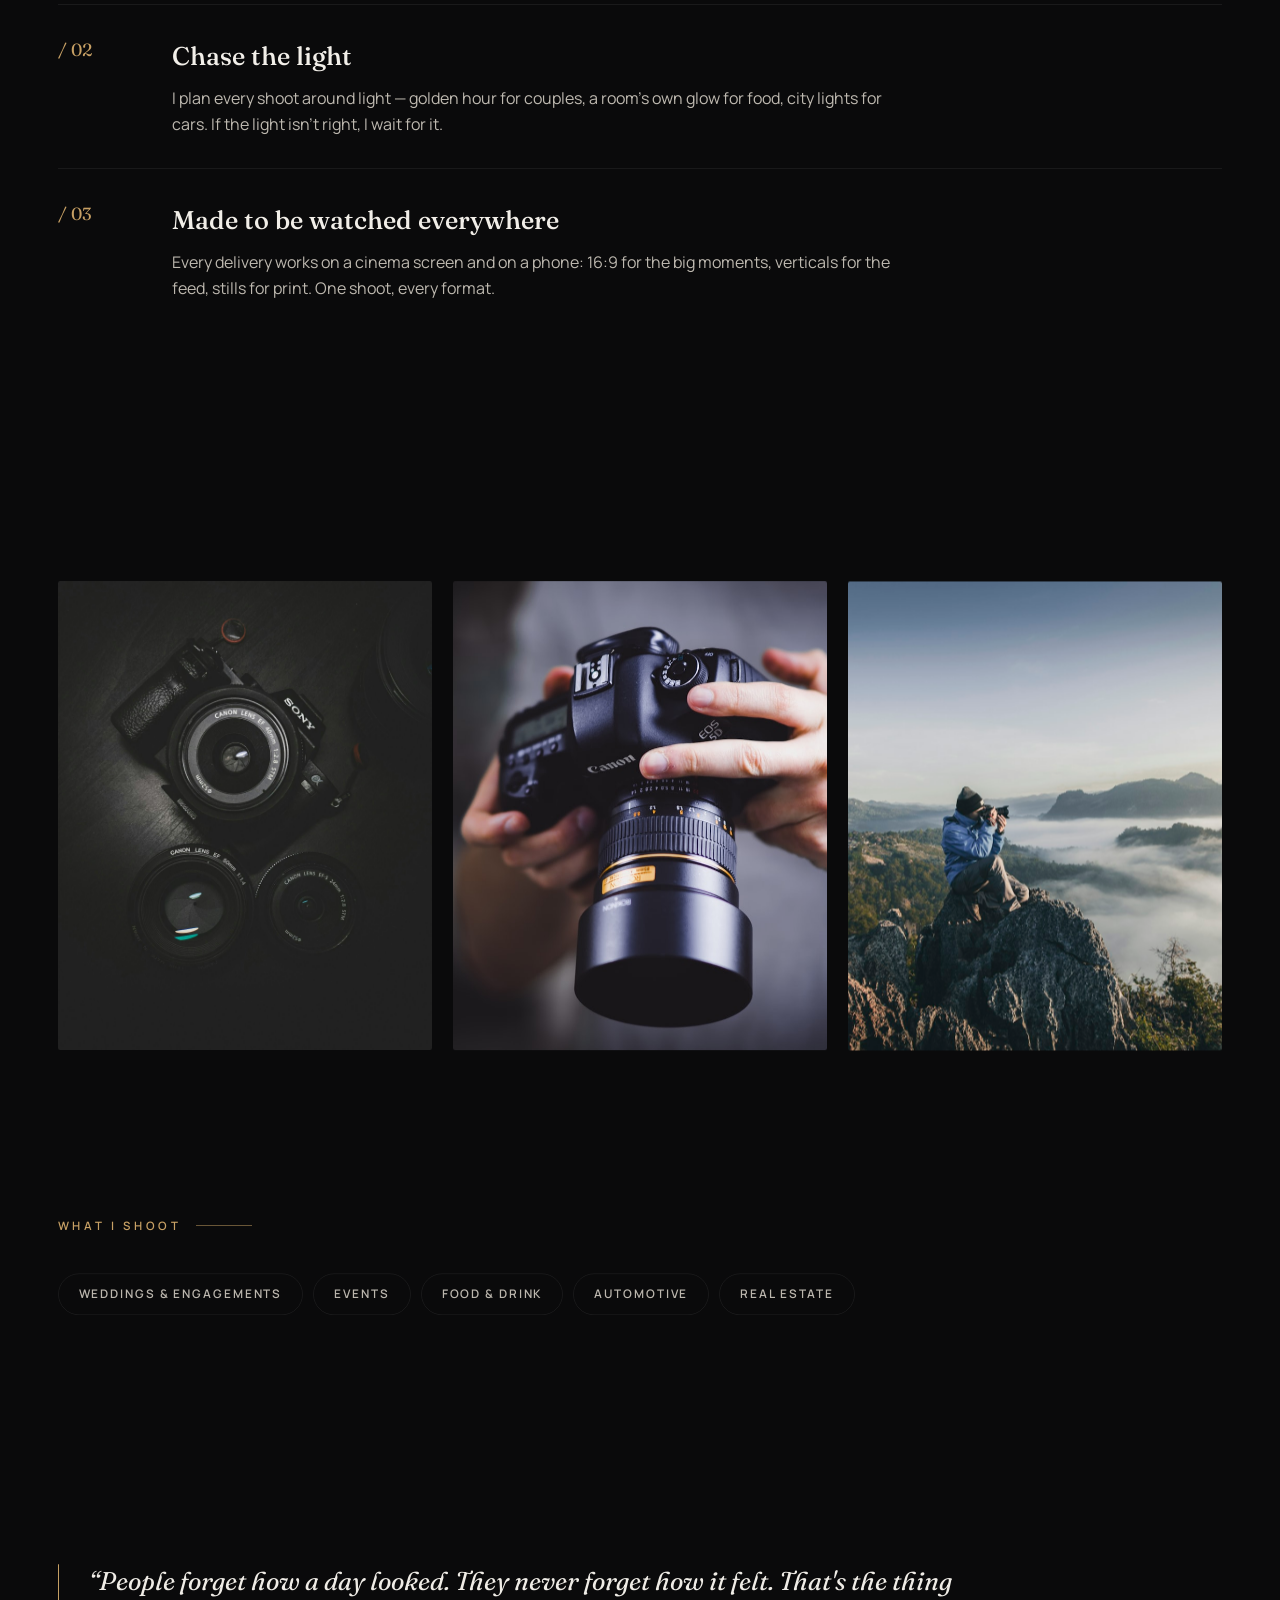
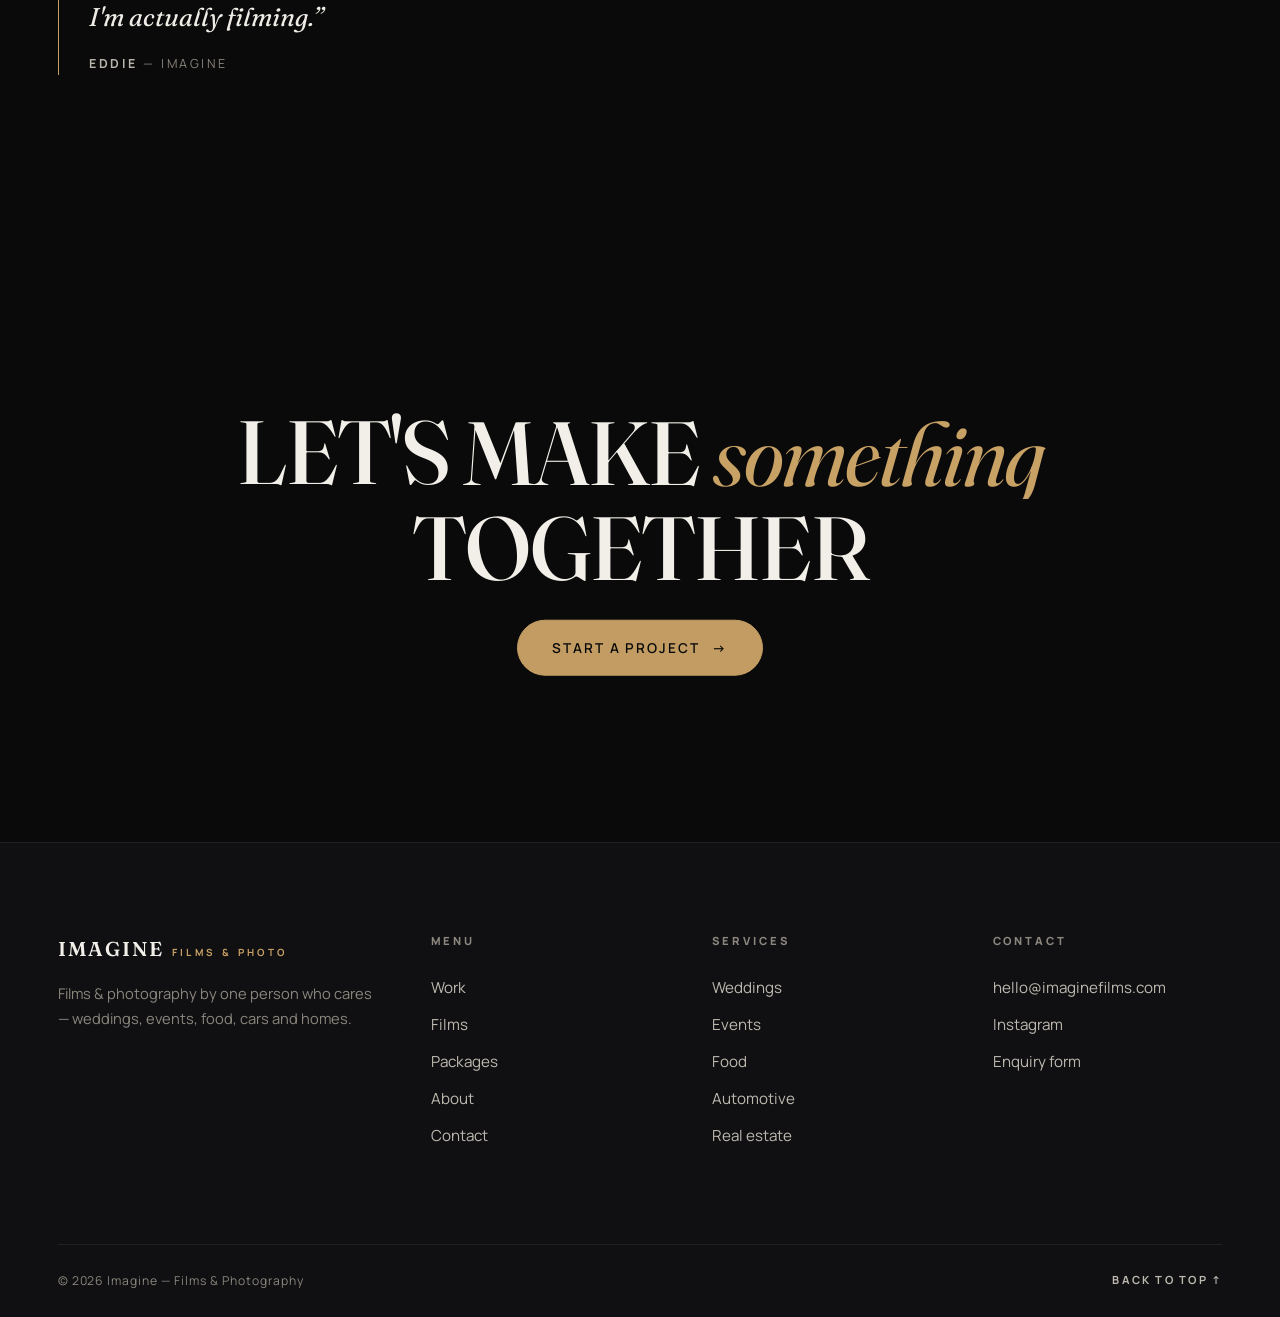
==== commit 181c7258: "Honest one-person rework: solo voice, events + food, no prices - Rewrote every page in Eddie's first" ====
--- a/about.html
+++ b/about.html
@@ -3,8 +3,8 @@
 <head>
   <meta charset="utf-8">
   <meta name="viewport" content="width=device-width, initial-scale=1">
-  <title>About — Imagine Studio</title>
-  <meta name="description" content="The story behind Imagine Studio — from short films on Instagram to a full photo & film production studio.">
+  <title>About — Imagine</title>
+  <meta name="description" content="The person behind Imagine — one camera bag, one editing desk, and an obsession with making real moments feel like cinema.">
   <link rel="icon" href="assets/img/favicon.svg" type="image/svg+xml">
   <link rel="preconnect" href="https://fonts.googleapis.com">
   <link rel="preconnect" href="https://fonts.gstatic.com" crossorigin>
@@ -18,7 +18,7 @@
 
   <header class="nav">
     <div class="nav-inner">
-      <a href="index.html" class="logo"><b>Imagine</b><span>Studio</span></a>
+      <a href="index.html" class="logo"><b>Imagine</b><span>Films &amp; Photo</span></a>
       <nav class="nav-links" aria-label="Main">
         <a href="work.html">Work</a>
         <a href="films.html">Films</a>
@@ -42,38 +42,38 @@
 
   <main>
     <section class="page-head container">
-      <p class="label">The studio</p>
+      <p class="label">About Eddie</p>
       <h1 class="h-display mb-2" data-split>Behind the lens</h1>
 
       <div class="about-hero">
         <div class="portrait-frame" data-reveal data-parallax>
-          <img src="assets/img/about-portrait.jpg" alt="Portrait of Eddie, founder of Imagine Studio">
+          <img src="assets/img/about-portrait.jpg" alt="Portrait of Eddie, the photographer and filmmaker behind Imagine">
         </div>
         <div>
-          <h2 class="h-lg mb-1" data-split>It started with short films. It became a studio.</h2>
+          <h2 class="h-lg mb-1" data-split>It started with short films. It's still just me.</h2>
           <p class="lead mb-1" data-reveal>Imagine began as <em class="serif-i gold">@imagineshortfilms</em> — one camera, one editor's chair, and an obsession with making small moments feel like cinema.</p>
-          <p data-reveal>Today it's a full production studio led by Eddie: weddings told like features, brand campaigns shot for every screen, and automotive films that do justice to the machines. The name grew, the gear grew — the eye stayed the same.</p>
-          <p class="mt-1" data-reveal><a class="link-line" href="contact.html">Work with us <span class="arr">→</span></a></p>
+          <p data-reveal>Not much has changed since. It's Eddie, a camera bag and an editing desk — shooting weddings, events, food, cars and homes. No account managers, no handovers: the person you message is the person who shows up, and the person who edits every frame.</p>
+          <p class="mt-1" data-reveal><a class="link-line" href="contact.html">Work with me <span class="arr">→</span></a></p>
         </div>
       </div>
     </section>
 
     <section class="section-lg container">
-      <p class="label">How we shoot</p>
-      <h2 class="h-lg mb-1" data-split>Three rules we never break</h2>
+      <p class="label">How I shoot</p>
+      <h2 class="h-lg mb-1" data-split>Three rules I never break</h2>
       <div class="principles mt-1">
         <div class="principle" data-reveal>
           <span class="pn">/ 01</span>
           <div>
             <h3>Story first</h3>
-            <p>Pretty frames are easy. We chase the glance between the vows, the hands on the wheel, the product in real life — the shots that mean something in the edit.</p>
+            <p>Pretty frames are easy. I chase the glance between the vows, the hands on the wheel, the plate hitting the pass — the shots that mean something in the edit.</p>
           </div>
         </div>
         <div class="principle" data-reveal>
           <span class="pn">/ 02</span>
           <div>
             <h3>Chase the light</h3>
-            <p>We plan every shoot around light — golden hour for couples, hard shadows for products, city glow for cars. If the light isn't right, we wait for it.</p>
+            <p>I plan every shoot around light — golden hour for couples, a room's own glow for food, city lights for cars. If the light isn't right, I wait for it.</p>
           </div>
         </div>
         <div class="principle" data-reveal>
@@ -88,24 +88,24 @@
 
     <section class="section container">
       <div class="trio" data-gallery>
-        <figure data-reveal data-lightbox data-title="The glass we trust"><img src="assets/img/bts-02.jpg" alt="Camera lens close-up" loading="lazy"></figure>
+        <figure data-reveal data-lightbox data-title="The glass"><img src="assets/img/bts-02.jpg" alt="Camera lens close-up" loading="lazy"></figure>
         <figure data-reveal data-delay="0.1" data-lightbox data-title="On location"><img src="assets/img/about-side.jpg" alt="Camera on tripod on location" loading="lazy"></figure>
         <figure data-reveal data-delay="0.2" data-lightbox data-title="Chasing the last light"><img src="assets/img/bts-04.jpg" alt="Filming at sunset" loading="lazy"></figure>
       </div>
     </section>
 
     <section class="section container">
-      <p class="label">What we shoot</p>
+      <p class="label">What I shoot</p>
       <div class="chips-row mt-1" data-reveal>
-        <span>Weddings</span><span>Engagements</span><span>Brand films</span><span>Product</span>
-        <span>Fashion</span><span>Automotive</span><span>Real estate</span><span>Events</span><span>Music videos</span>
+        <span>Weddings &amp; engagements</span><span>Events</span><span>Food &amp; drink</span>
+        <span>Automotive</span><span>Real estate</span>
       </div>
     </section>
 
     <section class="section-lg container">
       <div class="quote-card" data-reveal style="max-width: 900px;">
-        <blockquote>“People forget how a day looked. They never forget how it felt. That's the thing we're actually filming.”</blockquote>
-        <cite><b>Eddie</b> — Founder, Imagine Studio</cite>
+        <blockquote>“People forget how a day looked. They never forget how it felt. That's the thing I'm actually filming.”</blockquote>
+        <cite><b>Eddie</b> — Imagine</cite>
       </div>
     </section>
 
@@ -119,8 +119,8 @@
     <div class="container">
       <div class="footer-main">
         <div class="footer-brand">
-          <a href="index.html" class="logo"><b>Imagine</b><span>Studio</span></a>
-          <p>Cinematic films &amp; photography for weddings, brands, automotive and real estate. Working worldwide.</p>
+          <a href="index.html" class="logo"><b>Imagine</b><span>Films &amp; Photo</span></a>
+          <p>Films &amp; photography by one person who cares — weddings, events, food, cars and homes.</p>
         </div>
         <div class="footer-col">
           <h5>Menu</h5>
@@ -133,19 +133,20 @@
         <div class="footer-col">
           <h5>Services</h5>
           <a href="packages.html#weddings">Weddings</a>
-          <a href="packages.html#commercial">Commercial</a>
+          <a href="packages.html#events">Events</a>
+          <a href="packages.html#food">Food</a>
           <a href="packages.html#automotive">Automotive</a>
           <a href="packages.html#realestate">Real estate</a>
         </div>
         <div class="footer-col">
           <h5>Contact</h5>
-          <a href="mailto:hello@imaginestudio.com">hello@imaginestudio.com</a>
+          <a href="mailto:hello@imaginefilms.com">hello@imaginefilms.com</a>
           <a href="https://instagram.com/imagineshortfilms" target="_blank" rel="noopener">Instagram</a>
           <a href="contact.html">Enquiry form</a>
         </div>
       </div>
       <div class="footer-bottom">
-        <span>© <span data-year>2026</span> Imagine Studio — Films &amp; Photography</span>
+        <span>© <span data-year>2026</span> Imagine — Films &amp; Photography</span>
         <button class="up" data-scroll-top>Back to top ↑</button>
       </div>
     </div>
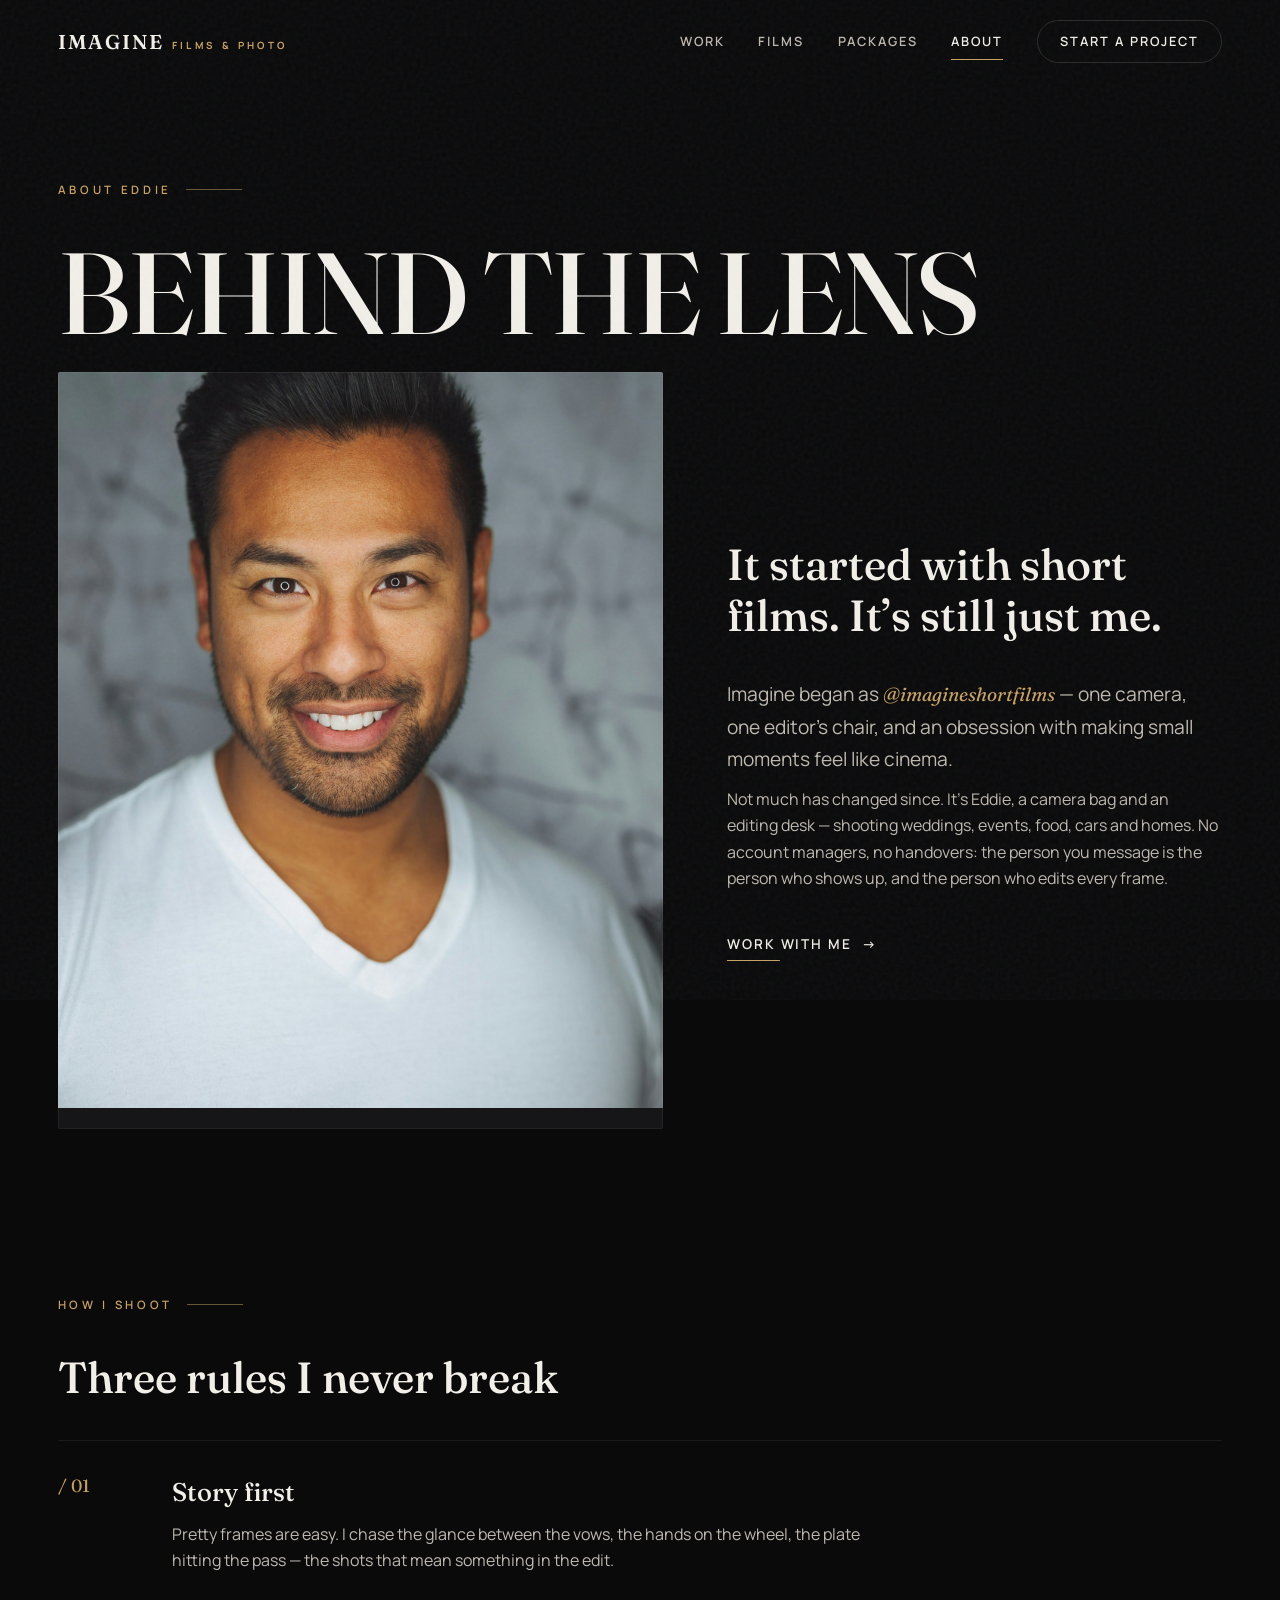
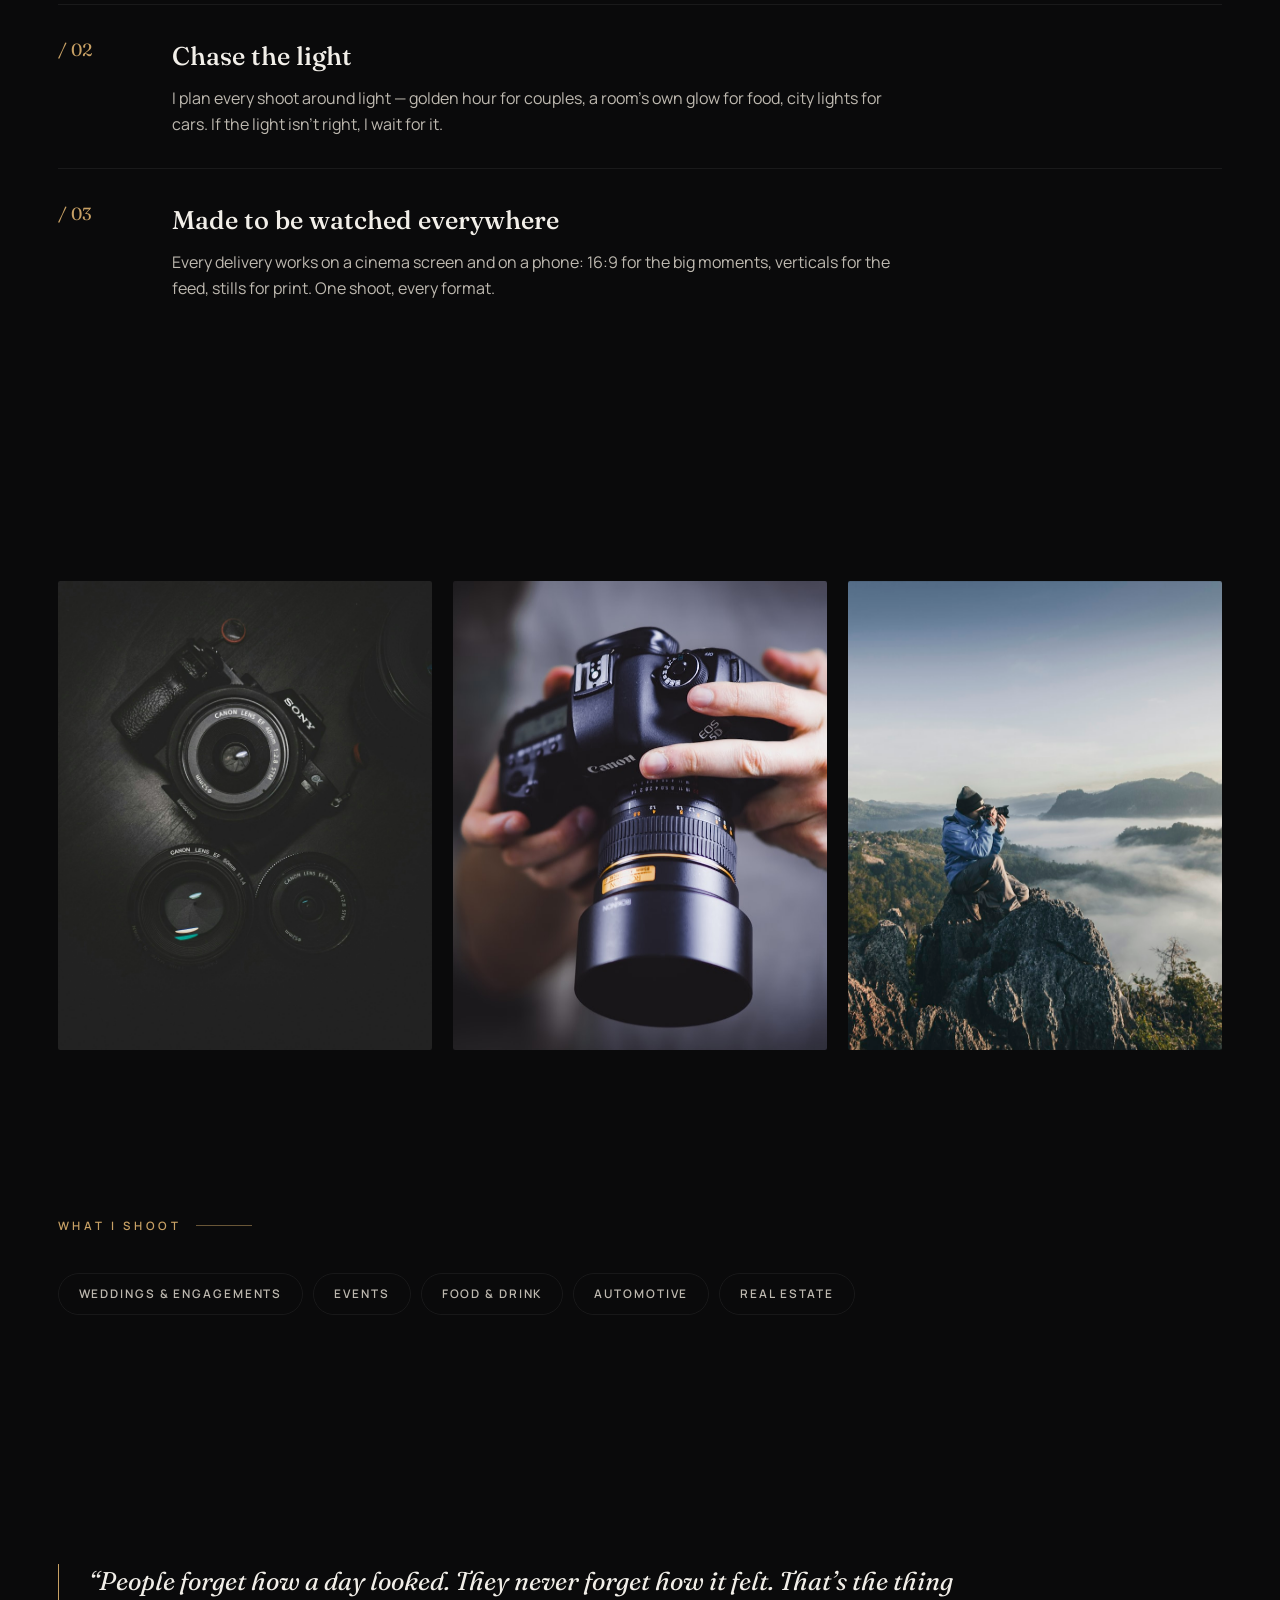
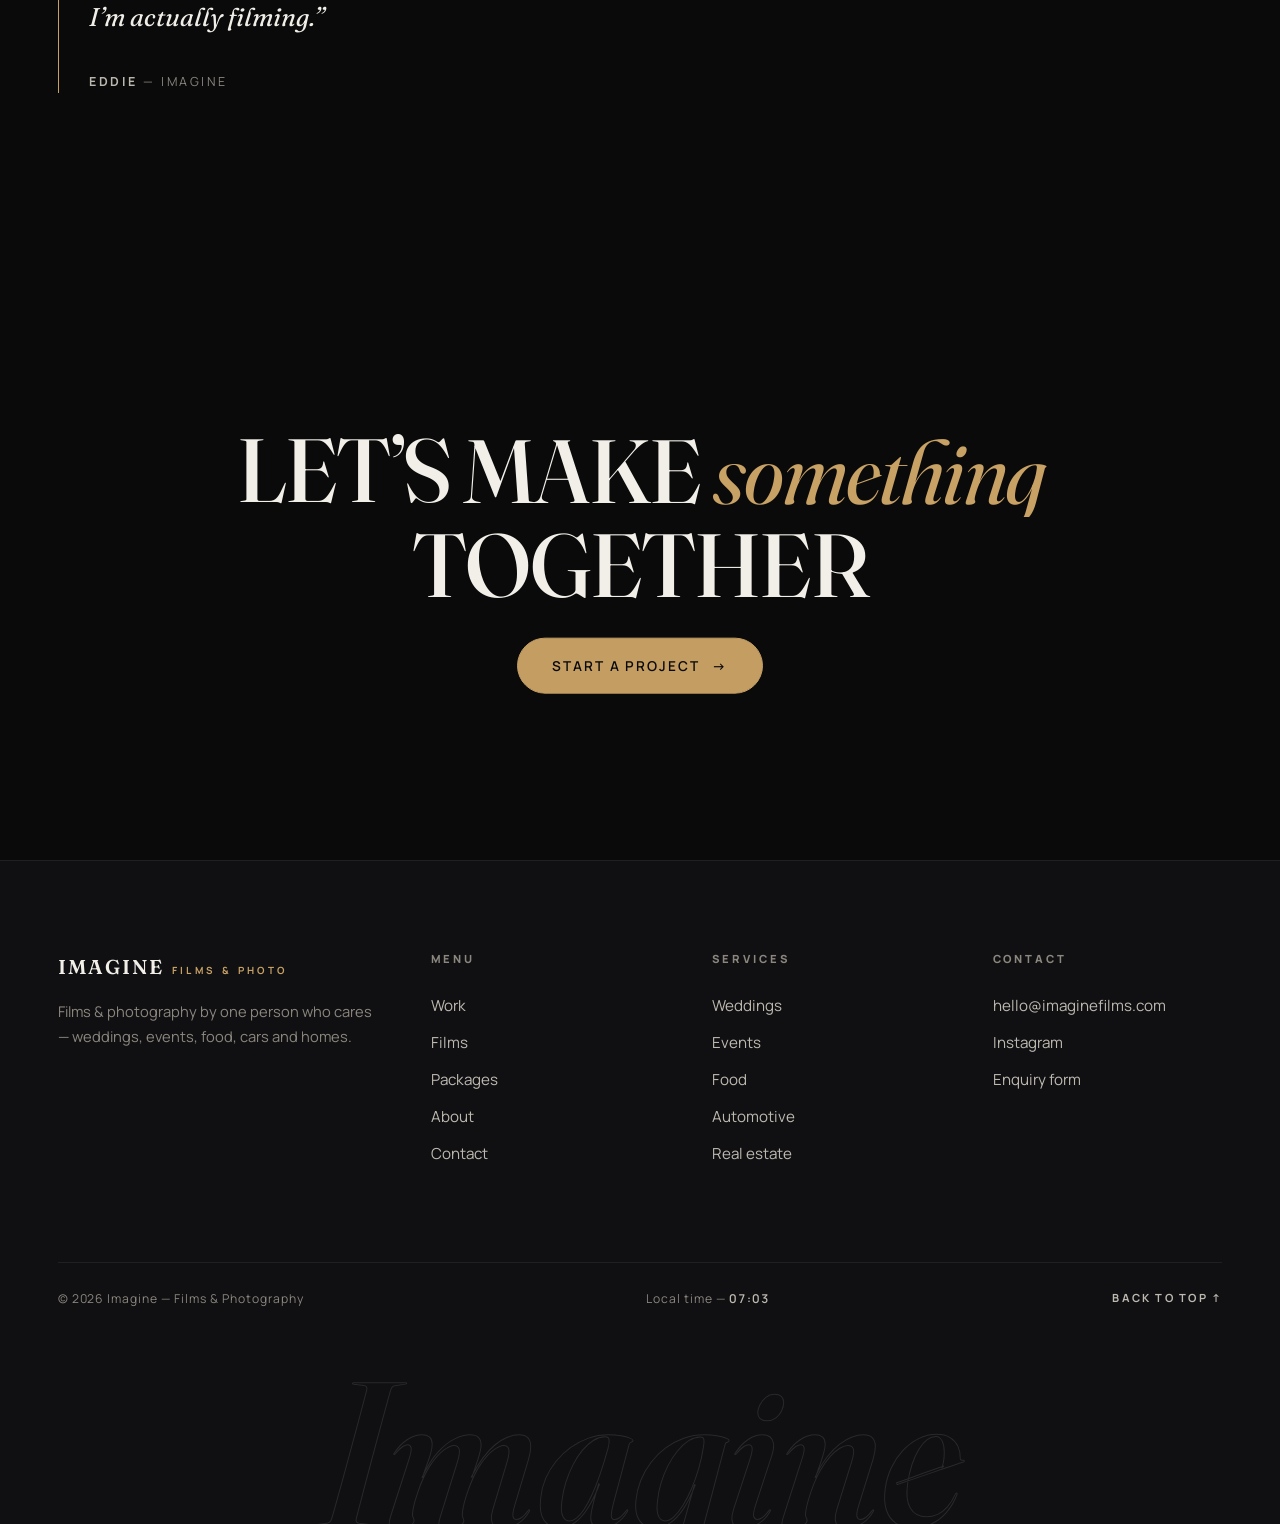
==== commit 42b82318: "Craft pass: award-level polish, verified by three-lens critique Design layer: - Choreographed hero e" ====
--- a/about.html
+++ b/about.html
@@ -15,6 +15,7 @@
 <body>
 
   <div class="grain" aria-hidden="true"></div>
+  <div class="cursor" aria-hidden="true"><span class="cursor-label"></span></div>
 
   <header class="nav">
     <div class="nav-inner">
@@ -50,9 +51,9 @@
           <img src="assets/img/about-portrait.jpg" alt="Portrait of Eddie, the photographer and filmmaker behind Imagine">
         </div>
         <div>
-          <h2 class="h-lg mb-1" data-split>It started with short films. It's still just me.</h2>
-          <p class="lead mb-1" data-reveal>Imagine began as <em class="serif-i gold">@imagineshortfilms</em> — one camera, one editor's chair, and an obsession with making small moments feel like cinema.</p>
-          <p data-reveal>Not much has changed since. It's Eddie, a camera bag and an editing desk — shooting weddings, events, food, cars and homes. No account managers, no handovers: the person you message is the person who shows up, and the person who edits every frame.</p>
+          <h2 class="h-lg mb-1" data-split>It started with short films. It’s still just me.</h2>
+          <p class="lead mb-1" data-reveal>Imagine began as <em class="serif-i gold">@imagineshortfilms</em> — one camera, one editor’s chair, and an obsession with making small moments feel like cinema.</p>
+          <p data-reveal>Not much has changed since. It’s Eddie, a camera bag and an editing desk — shooting weddings, events, food, cars and homes. No account managers, no handovers: the person you message is the person who shows up, and the person who edits every frame.</p>
           <p class="mt-1" data-reveal><a class="link-line" href="contact.html">Work with me <span class="arr">→</span></a></p>
         </div>
       </div>
@@ -73,7 +74,7 @@
           <span class="pn">/ 02</span>
           <div>
             <h3>Chase the light</h3>
-            <p>I plan every shoot around light — golden hour for couples, a room's own glow for food, city lights for cars. If the light isn't right, I wait for it.</p>
+            <p>I plan every shoot around light — golden hour for couples, a room’s own glow for food, city lights for cars. If the light isn’t right, I wait for it.</p>
           </div>
         </div>
         <div class="principle" data-reveal>
@@ -104,13 +105,13 @@
 
     <section class="section-lg container">
       <div class="quote-card" data-reveal style="max-width: 900px;">
-        <blockquote>“People forget how a day looked. They never forget how it felt. That's the thing I'm actually filming.”</blockquote>
+        <blockquote>“People forget how a day looked. They never forget how it felt. That’s the thing I’m actually filming.”</blockquote>
         <cite><b>Eddie</b> — Imagine</cite>
       </div>
     </section>
 
     <section class="cta-band container">
-      <h2 class="h-display" data-split>Let's make <em>something</em> together</h2>
+      <h2 class="h-display" data-split>Let’s make <em>something</em> together</h2>
       <a href="contact.html" class="btn btn-solid" data-reveal>Start a project <span class="arr">→</span></a>
     </section>
   </main>
@@ -147,8 +148,10 @@
       </div>
       <div class="footer-bottom">
         <span>© <span data-year>2026</span> Imagine — Films &amp; Photography</span>
+        <span class="f-time">Local time — <b data-time>--:--</b></span>
         <button class="up" data-scroll-top>Back to top ↑</button>
       </div>
+      <div class="footer-mark" aria-hidden="true">Imagine</div>
     </div>
   </footer>
 
--- a/css/style.css
+++ b/css/style.css
@@ -77,6 +77,7 @@
   font-size: clamp(2.2rem, 5.4vw, 4.8rem);
   line-height: 1.05;
   letter-spacing: -0.015em;
+  text-wrap: balance;
 }
 .h-lg {
   font-family: var(--font-display);
@@ -126,9 +127,9 @@
   padding: 16px 34px; border: 1px solid var(--line);
   border-radius: 999px; font-weight: 600; font-size: 0.85rem;
   letter-spacing: 0.14em; text-transform: uppercase; color: var(--ink);
-  transition: border-color 0.4s var(--ease), color 0.4s var(--ease), background 0.4s var(--ease), transform 0.4s var(--ease);
-}
-.btn:hover { border-color: var(--gold); color: var(--gold-bright); transform: translateY(-2px); }
+  transition: border-color 0.4s var(--ease), color 0.4s var(--ease), background 0.4s var(--ease);
+}
+.btn:hover { border-color: var(--gold); color: var(--gold-bright); }
 .btn .arr { transition: transform 0.4s var(--ease); }
 .btn:hover .arr { transform: translateX(5px); }
 .btn-solid { background: var(--gold); border-color: var(--gold); color: var(--bg0); }
@@ -140,7 +141,7 @@
 }
 .link-line::after {
   content: ""; position: absolute; left: 0; bottom: 0; height: 1px; width: 100%;
-  background: var(--gold); transform-origin: right; transform: scaleX(0.35);
+  background: var(--gold); transform-origin: left; transform: scaleX(0.35);
   transition: transform 0.5s var(--ease);
 }
 .link-line:hover::after { transform-origin: left; transform: scaleX(1); }
@@ -149,9 +150,10 @@
 /* ---------- preloader ---------- */
 .preloader {
   position: fixed; inset: 0; z-index: 5000; background: var(--bg0);
-  display: flex; align-items: center; justify-content: center;
+  display: none; align-items: center; justify-content: center;
   transition: transform 0.9s var(--ease);
 }
+html.js .preloader { display: flex; } /* no-JS visitors must never be trapped behind it */
 .preloader.is-done { transform: translateY(-101%); pointer-events: none; }
 .preloader-word {
   font-family: var(--font-display); text-transform: uppercase;
@@ -169,11 +171,12 @@
 
 /* ---------- navigation ---------- */
 .nav {
-  position: fixed; top: 0; left: 0; right: 0; z-index: 900;
+  position: fixed; top: 0; left: 0; right: 0; z-index: 1100; /* above .mobile-menu so the burger stays reachable */
   transition: background 0.4s ease, backdrop-filter 0.4s ease, border-color 0.4s ease;
   border-bottom: 1px solid transparent;
 }
 .nav.is-scrolled { background: rgba(10, 10, 11, 0.82); backdrop-filter: blur(14px); border-color: var(--line-soft); }
+.nav.menu-open { background: transparent; backdrop-filter: none; border-color: transparent; }
 .nav-inner {
   display: flex; align-items: center; justify-content: space-between;
   padding: 20px var(--pad); max-width: 1500px; margin: 0 auto;
@@ -209,9 +212,10 @@
 .mobile-menu {
   position: fixed; inset: 0; z-index: 1000; background: var(--bg0);
   display: flex; flex-direction: column; justify-content: center; padding: var(--pad);
-  clip-path: inset(0 0 100% 0); transition: clip-path 0.7s var(--ease);
-}
-.mobile-menu.is-open { clip-path: inset(0 0 0% 0); }
+  clip-path: inset(0 0 100% 0); visibility: hidden;
+  transition: clip-path 0.7s var(--ease), visibility 0s 0.7s;
+}
+.mobile-menu.is-open { clip-path: inset(0 0 0% 0); visibility: visible; transition: clip-path 0.7s var(--ease), visibility 0s; }
 .mobile-menu a {
   font-family: var(--font-display); font-size: clamp(2.2rem, 9vw, 4rem);
   text-transform: uppercase; line-height: 1.25; color: var(--ink-dim);
@@ -302,6 +306,9 @@
 .feature-media video { position: absolute; inset: 0; opacity: 0; }
 .feature:hover .feature-media img { transform: scale(1.05); }
 .feature-media.has-video:hover video { opacity: 1; }
+/* .autoplay features play on their own; the video paints over the poster as soon as frames arrive */
+.feature-media.autoplay video { opacity: 1; }
+html.no-motion .feature-media.autoplay video { opacity: 0; }
 .feature-tag {
   position: absolute; top: 16px; left: 16px; z-index: 3;
   font-size: 0.62rem; font-weight: 700; letter-spacing: 0.22em; text-transform: uppercase;
@@ -333,7 +340,11 @@
 .service-links a:hover { color: var(--gold-bright); }
 
 /* ---------- marquee ---------- */
-.marquee { overflow: hidden; border-block: 1px solid var(--line-soft); padding-block: clamp(18px, 2.4vw, 30px); white-space: nowrap; }
+.marquee {
+  overflow: hidden; border-block: 1px solid var(--line-soft); padding-block: clamp(18px, 2.4vw, 30px); white-space: nowrap;
+  -webkit-mask-image: linear-gradient(90deg, transparent, #000 9%, #000 91%, transparent);
+  mask-image: linear-gradient(90deg, transparent, #000 9%, #000 91%, transparent);
+}
 .marquee-track { display: inline-flex; gap: 0; animation: marquee 28s linear infinite; will-change: transform; }
 .marquee:hover .marquee-track { animation-play-state: paused; }
 .marquee-track span {
@@ -374,7 +385,8 @@
 .stat .cap { margin-top: 8px; font-size: 0.76rem; letter-spacing: 0.2em; text-transform: uppercase; color: var(--muted); }
 
 /* ---------- testimonials ---------- */
-.quote-card { border-left: 1px solid var(--gold); padding-left: clamp(20px, 2.4vw, 36px); }
+.quote-card { border-left: 1px solid var(--gold); padding-left: clamp(20px, 2.4vw, 36px); display: flex; flex-direction: column; }
+.quote-card cite { margin-top: auto; padding-top: 18px; }
 .quote-card blockquote { font-family: var(--font-display); font-style: italic; font-weight: 400; font-size: clamp(1.2rem, 2vw, 1.65rem); line-height: 1.4; color: var(--ink); }
 .quote-card cite { display: block; margin-top: 18px; font-style: normal; font-size: 0.78rem; letter-spacing: 0.2em; text-transform: uppercase; color: var(--muted); }
 .quote-card cite b { color: var(--ink-dim); }
@@ -399,7 +411,7 @@
 .work-grid { display: grid; grid-template-columns: repeat(3, 1fr); gap: clamp(14px, 1.8vw, 26px); }
 @media (max-width: 1000px) { .work-grid { grid-template-columns: repeat(2, 1fr); } }
 @media (max-width: 580px) { .work-grid { grid-template-columns: 1fr; } }
-.work-item { cursor: pointer; transition: opacity 0.5s var(--ease), transform 0.5s var(--ease); }
+.work-item { cursor: pointer; }
 .work-item.is-hidden { display: none; }
 .work-media { position: relative; overflow: hidden; border-radius: var(--radius); aspect-ratio: 4 / 5; background: var(--bg2); }
 .work-item.wide { grid-column: span 2; }
@@ -418,7 +430,7 @@
 .work-badge.gold-badge { color: var(--gold); border-color: rgba(200, 161, 101, 0.4); }
 .work-meta { display: flex; justify-content: space-between; align-items: baseline; gap: 12px; padding-top: 12px; }
 .work-meta h3 { font-family: var(--font-display); font-weight: 500; font-size: 1.05rem; }
-.work-meta span { font-size: 0.68rem; letter-spacing: 0.2em; text-transform: uppercase; color: var(--muted); white-space: nowrap; }
+.work-meta span { font-size: 0.7rem; letter-spacing: 0.16em; text-transform: uppercase; color: #a49b8e; white-space: nowrap; }
 
 /* ---------- films page ---------- */
 .film-list { display: flex; flex-direction: column; gap: clamp(70px, 9vw, 130px); }
@@ -443,7 +455,13 @@
 .film-player video { position: absolute; inset: 0; width: 100%; height: 100%; object-fit: cover; }
 .film-info { display: flex; justify-content: space-between; align-items: baseline; gap: 20px; padding-top: 18px; flex-wrap: wrap; }
 .film-info h3 { font-family: var(--font-display); font-weight: 500; font-size: clamp(1.3rem, 2.2vw, 1.9rem); }
-.film-info .film-tags { display: flex; gap: 18px; font-size: 0.7rem; letter-spacing: 0.2em; text-transform: uppercase; color: var(--muted); }
+.film-info .film-tags { display: flex; gap: 18px; font-size: 0.72rem; letter-spacing: 0.16em; text-transform: uppercase; color: #a49b8e; }
+
+/* editorial width rhythm: full / left / right, repeating */
+@media (min-width: 920px) {
+  .film-list .film-block:nth-child(3n+2) { width: 78%; }
+  .film-list .film-block:nth-child(3n) { width: 78%; margin-left: auto; }
+}
 
 /* ---------- packages ---------- */
 .pkg-tabs { display: flex; gap: 10px; flex-wrap: wrap; margin-block: clamp(30px, 4vw, 56px); }
@@ -544,7 +562,12 @@
 .field select { appearance: none; background-image: url("data:image/svg+xml,%3Csvg xmlns='http://www.w3.org/2000/svg' width='12' height='8'%3E%3Cpath d='M1 1l5 5 5-5' stroke='%23c8a165' fill='none' stroke-width='1.5'/%3E%3C/svg%3E"); background-repeat: no-repeat; background-position: right 4px center; cursor: pointer; }
 .field select option { background: var(--bg1); color: var(--ink); }
 .field textarea { min-height: 130px; resize: vertical; }
-.field input:focus, .field select:focus, .field textarea:focus { outline: none; border-color: var(--gold); }
+.field input, .field select, .field textarea { color-scheme: dark; }
+.field input[type="date"]::-webkit-calendar-picker-indicator { filter: invert(0.75); opacity: 0.7; cursor: pointer; }
+.field input[type="date"]::-webkit-datetime-edit { color: var(--muted); }
+.field input:focus, .field select:focus, .field textarea:focus {
+  outline: none; border-color: var(--gold); box-shadow: 0 1px 0 0 var(--gold);
+}
 .field-row { display: grid; grid-template-columns: 1fr 1fr; gap: 26px; }
 @media (max-width: 600px) { .field-row { grid-template-columns: 1fr; } }
 .form-note { font-size: 0.85rem; color: var(--muted); margin-top: 18px; }
@@ -582,7 +605,7 @@
   border-top: 1px solid var(--line-soft); padding-block: 26px;
   font-size: 0.76rem; letter-spacing: 0.08em; color: var(--muted);
 }
-.footer-bottom .up { cursor: pointer; letter-spacing: 0.2em; text-transform: uppercase; font-weight: 700; font-size: 0.7rem; color: var(--ink-dim); }
+.footer-bottom .up { cursor: pointer; letter-spacing: 0.2em; text-transform: uppercase; font-weight: 700; font-size: 0.7rem; color: var(--ink-dim); padding: 12px 8px; margin: -12px -8px; }
 .footer-bottom .up:hover { color: var(--gold-bright); }
 
 /* ---------- lightbox ---------- */
@@ -609,7 +632,12 @@
 .lb-prev { left: clamp(4px, 1.5vw, 20px); top: 50%; transform: translateY(-50%); position: fixed; }
 .lb-next { right: clamp(4px, 1.5vw, 20px); top: 50%; transform: translateY(-50%); position: fixed; }
 .lb-prev:hover, .lb-next:hover { transform: translateY(-50%) scale(1.07); }
-@media (max-width: 700px) { .lb-prev, .lb-next { display: none; } }
+@media (max-width: 700px) {
+  .lb-btn { width: 46px; height: 46px; }
+  .lb-prev { top: auto; bottom: 20px; left: 20px; transform: none; }
+  .lb-next { top: auto; bottom: 20px; right: 20px; transform: none; }
+  .lb-prev:hover, .lb-next:hover { transform: scale(1.07); }
+}
 
 /* ---------- misc ---------- */
 .mt-1 { margin-top: clamp(20px, 3vw, 40px); }
@@ -626,6 +654,88 @@
   .marquee-track span { padding-inline: 16px; }
 }
 
+/* ============================================================
+   Craft layer — cursor, curtain reveals, magnetics, watermark
+   ============================================================ */
+
+/* italic gold accents inside big serif headlines */
+.h-display em, .h-xl em { font-style: italic; font-weight: 400; color: var(--gold); text-transform: none; }
+
+/* hero video breathes in on load */
+.hero-media { will-change: transform; }
+
+/* --- curtain reveal: JS adds .clip/.clip-pending, removes .clip-pending in view --- */
+.js .clip { clip-path: inset(0 0 0 0); transition: clip-path 1.25s var(--ease); }
+.js .clip img { transition: transform 1.35s var(--ease), filter 0.6s ease; }
+.js .clip.clip-pending { clip-path: inset(0 0 101% 0); }
+.js .clip.clip-pending img { transform: scale(1.22); }
+html.no-motion .clip, html.no-motion .clip.clip-pending { clip-path: none; }
+html.no-motion .clip.clip-pending img { transform: none; }
+
+/* --- auto-hiding nav --- */
+.nav { transition: background 0.4s ease, backdrop-filter 0.4s ease, border-color 0.4s ease, transform 0.55s var(--ease); }
+.nav.is-away { transform: translateY(-101%); }
+.nav.is-away:focus-within { transform: none; } /* keyboard users always get the nav back */
+
+/* anchor targets clear the fixed header on native jumps too */
+[id] { scroll-margin-top: 100px; }
+
+/* visible focus for every interactive element */
+a:focus-visible, button:focus-visible, [tabindex]:focus-visible {
+  outline: 2px solid var(--gold); outline-offset: 3px; border-radius: 2px;
+}
+
+/* the hero headline breaks where it is told to */
+.hero-title .hl { display: block; }
+
+/* five service cards on a deliberate 6-track grid: 3 portraits up top, 2 landscapes below */
+.grid-services { display: grid; grid-template-columns: repeat(6, 1fr); gap: clamp(14px, 1.8vw, 26px); }
+.grid-services > .service-card:nth-child(-n+3) { grid-column: span 2; }
+.grid-services > .service-card:nth-child(n+4) { grid-column: span 3; aspect-ratio: 16 / 9.5; }
+@media (max-width: 1100px) {
+  .grid-services > .service-card { grid-column: span 3 !important; aspect-ratio: 4 / 5; }
+  .grid-services > .service-card:last-child { grid-column: span 6 !important; aspect-ratio: 16 / 9; }
+}
+@media (max-width: 580px) {
+  .grid-services > .service-card { grid-column: span 6 !important; aspect-ratio: 4 / 5; }
+}
+
+/* parallax media: GSAP owns the transform — no CSS transition, no curtain pre-zoom */
+.js [data-parallax] img, .js [data-parallax] video { transition: filter 0.6s ease; }
+.js [data-parallax].clip.clip-pending img { transform: none; }
+
+/* --- custom cursor (fine pointers, motion allowed) --- */
+.cursor {
+  position: fixed; top: 0; left: 0; z-index: 6000; pointer-events: none;
+  width: 10px; height: 10px; margin: -5px 0 0 -5px; border-radius: 50%;
+  background: var(--gold); display: none; align-items: center; justify-content: center;
+  transition: width 0.35s var(--ease), height 0.35s var(--ease), margin 0.35s var(--ease), opacity 0.3s ease;
+}
+@media (pointer: fine) { html.js:not(.no-motion) .cursor { display: flex; } }
+.cursor .cursor-label {
+  font-size: 0.58rem; font-weight: 800; letter-spacing: 0.18em; text-transform: uppercase;
+  color: var(--bg0); opacity: 0; transition: opacity 0.2s ease; white-space: nowrap;
+}
+.cursor.is-active { width: 74px; height: 74px; margin: -37px 0 0 -37px; }
+.cursor.is-active .cursor-label { opacity: 1; transition-delay: 0.12s; }
+.cursor.is-gone { opacity: 0; }
+
+/* --- footer watermark + local time --- */
+.footer { position: relative; overflow: hidden; }
+.footer-mark {
+  font-family: var(--font-display); font-style: italic; font-weight: 500;
+  font-size: clamp(4.6rem, 16vw, 17rem); line-height: 0.9; text-align: center;
+  color: transparent; -webkit-text-stroke: 1px rgba(242, 239, 233, 0.11);
+  user-select: none; pointer-events: none;
+  margin-top: clamp(10px, 2vw, 30px); margin-bottom: -0.1em;
+}
+.f-time { font-size: 0.76rem; letter-spacing: 0.08em; color: var(--muted); }
+.f-time b { font-weight: 600; color: var(--ink-dim); font-variant-numeric: tabular-nums; }
+
+/* --- lightbox entrance --- */
+.lightbox.is-open .lightbox-stage { animation: lb-pop 0.5s var(--ease); }
+@keyframes lb-pop { from { opacity: 0; transform: scale(0.965) translateY(12px); } }
+
 @media (prefers-reduced-motion: reduce) {
   *, *::before, *::after { animation-duration: 0.01ms !important; animation-iteration-count: 1 !important; transition-duration: 0.01ms !important; }
   .grain { animation: none; }
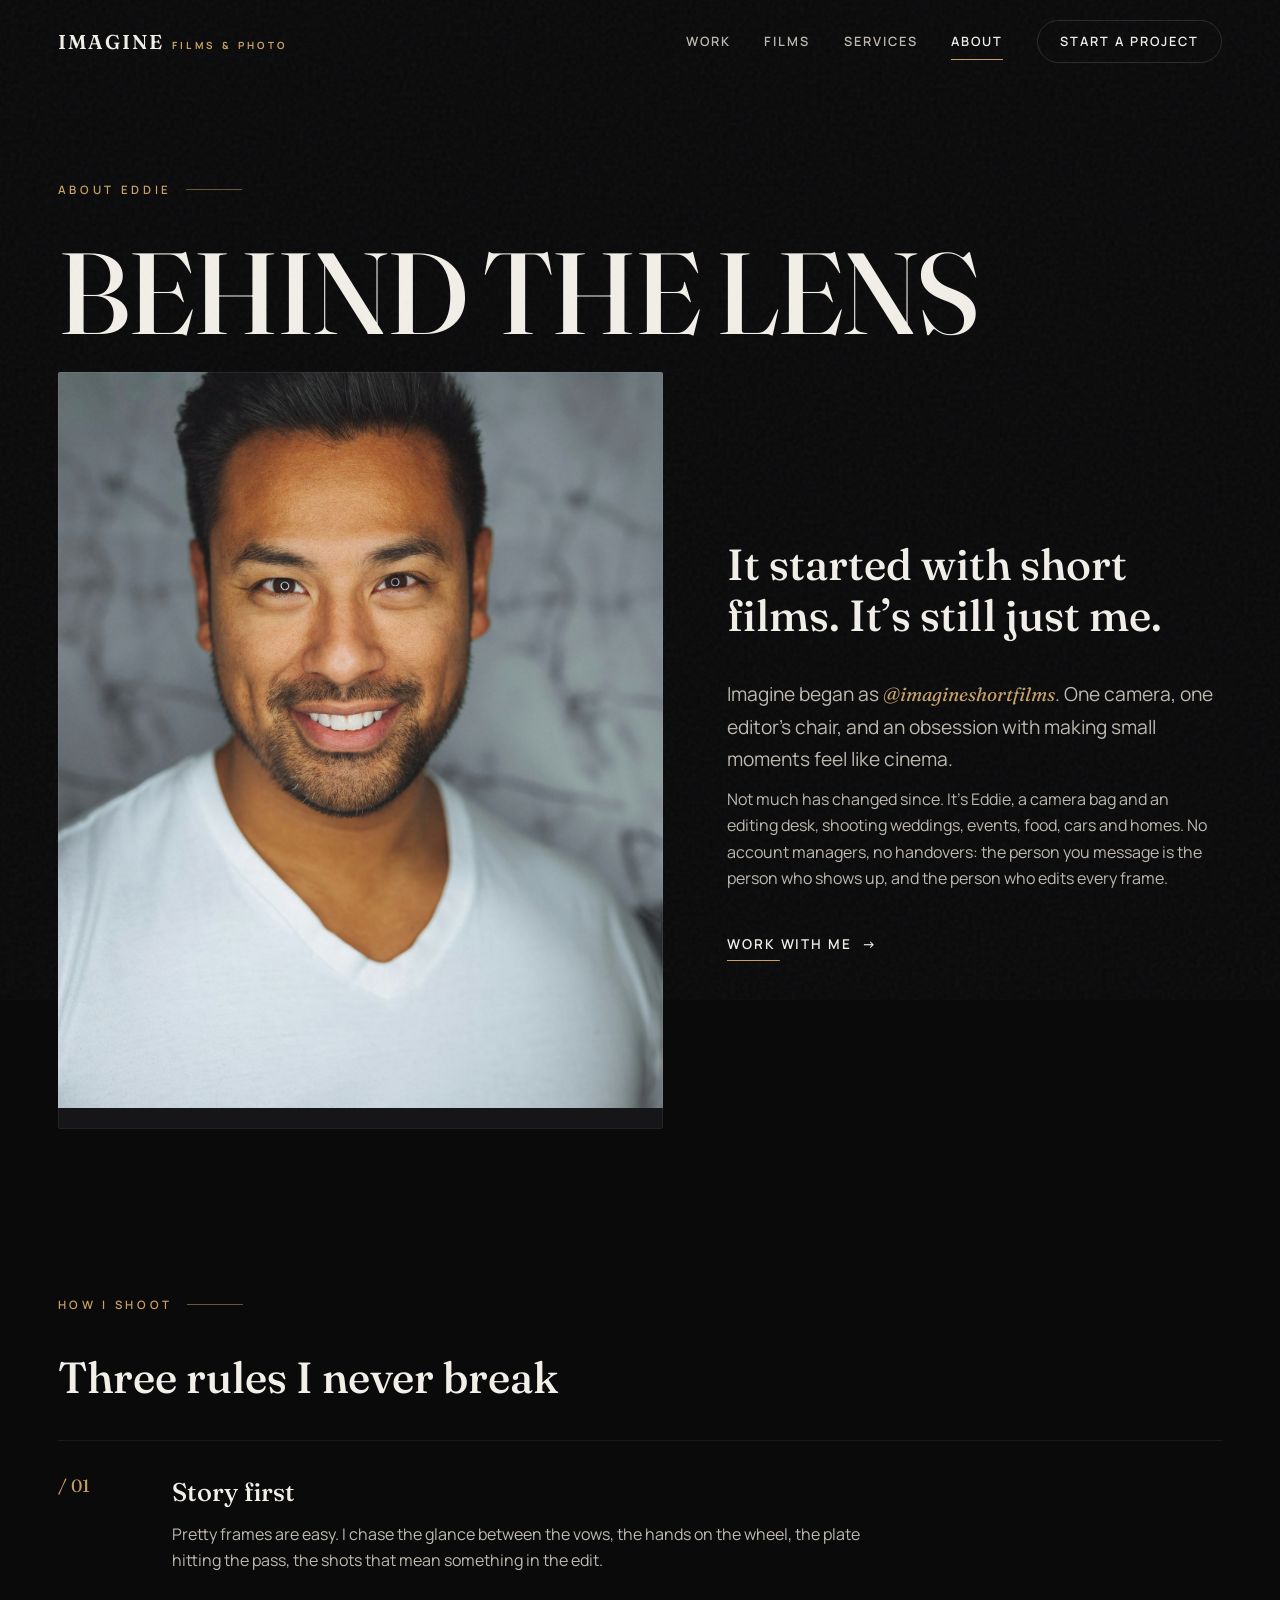
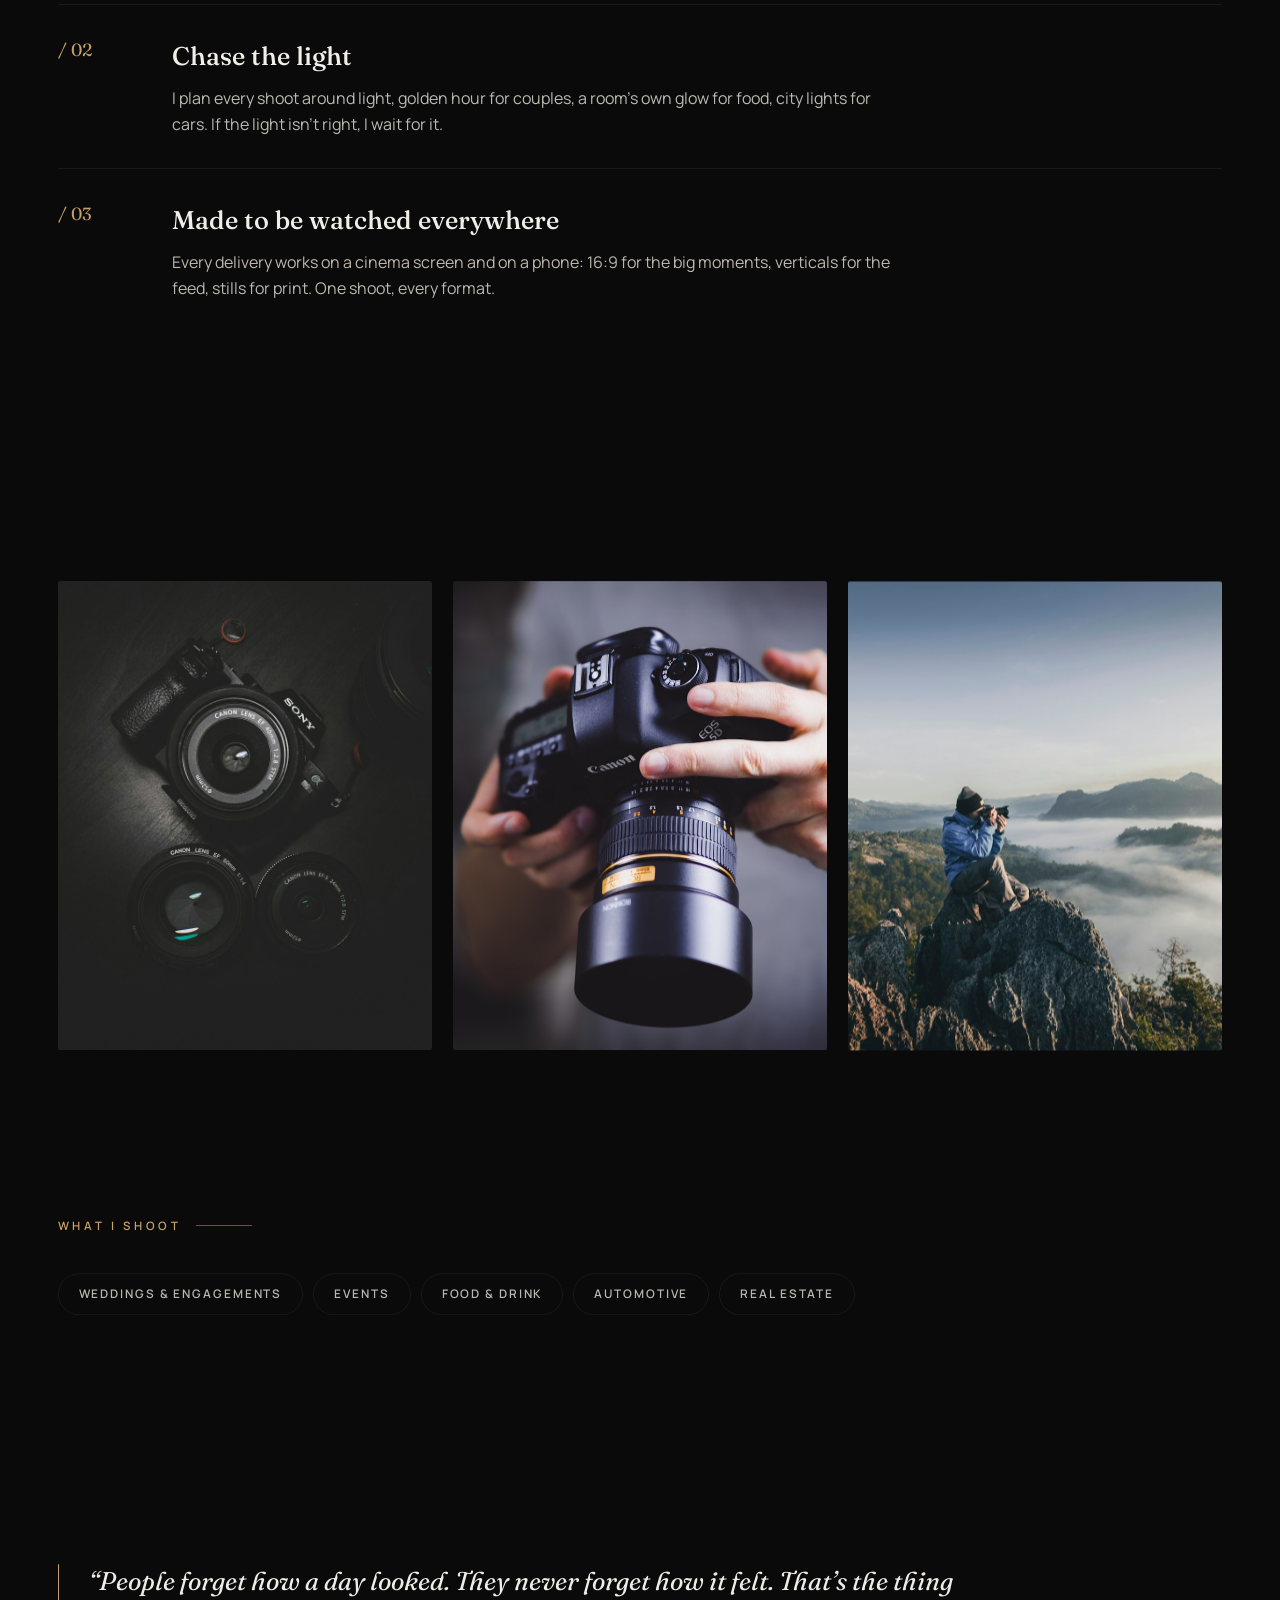
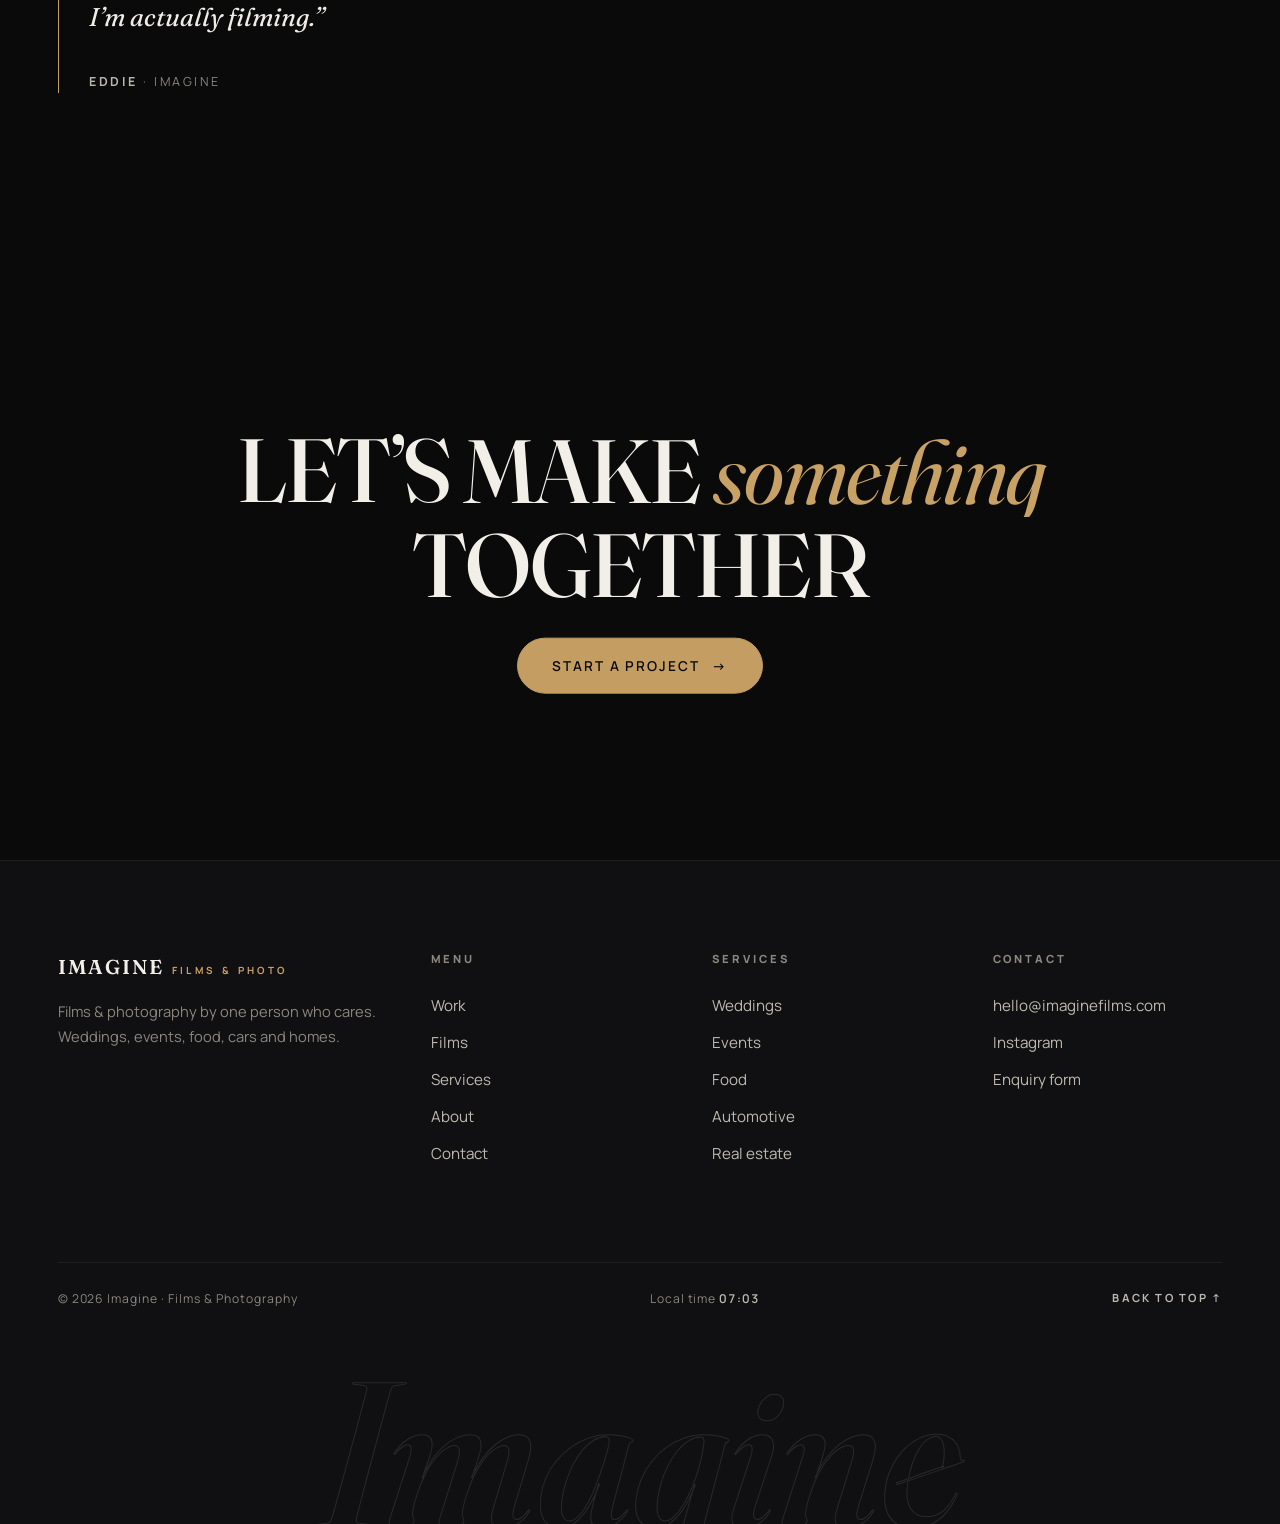
==== commit b7d53767: "Services page replaces tiered packages; no em dashes; plain reviews - packages.html is now a Service" ====
--- a/about.html
+++ b/about.html
@@ -3,8 +3,8 @@
 <head>
   <meta charset="utf-8">
   <meta name="viewport" content="width=device-width, initial-scale=1">
-  <title>About — Imagine</title>
-  <meta name="description" content="The person behind Imagine — one camera bag, one editing desk, and an obsession with making real moments feel like cinema.">
+  <title>About · Imagine</title>
+  <meta name="description" content="The person behind Imagine, one camera bag, one editing desk, and an obsession with making real moments feel like cinema.">
   <link rel="icon" href="assets/img/favicon.svg" type="image/svg+xml">
   <link rel="preconnect" href="https://fonts.googleapis.com">
   <link rel="preconnect" href="https://fonts.gstatic.com" crossorigin>
@@ -23,7 +23,7 @@
       <nav class="nav-links" aria-label="Main">
         <a href="work.html">Work</a>
         <a href="films.html">Films</a>
-        <a href="packages.html">Packages</a>
+        <a href="packages.html">Services</a>
         <a href="about.html" class="is-active">About</a>
         <a href="contact.html" class="nav-cta">Start a project</a>
       </nav>
@@ -35,7 +35,7 @@
     <a href="index.html">Home</a>
     <a href="work.html">Work</a>
     <a href="films.html">Films</a>
-    <a href="packages.html">Packages</a>
+    <a href="packages.html">Services</a>
     <a href="about.html" class="is-active">About</a>
     <a href="contact.html">Contact</a>
     <div class="mobile-meta"><span>@imagineshortfilms</span><span>Films &amp; Photography</span></div>
@@ -52,8 +52,8 @@
         </div>
         <div>
           <h2 class="h-lg mb-1" data-split>It started with short films. It’s still just me.</h2>
-          <p class="lead mb-1" data-reveal>Imagine began as <em class="serif-i gold">@imagineshortfilms</em> — one camera, one editor’s chair, and an obsession with making small moments feel like cinema.</p>
-          <p data-reveal>Not much has changed since. It’s Eddie, a camera bag and an editing desk — shooting weddings, events, food, cars and homes. No account managers, no handovers: the person you message is the person who shows up, and the person who edits every frame.</p>
+          <p class="lead mb-1" data-reveal>Imagine began as <em class="serif-i gold">@imagineshortfilms</em>. One camera, one editor’s chair, and an obsession with making small moments feel like cinema.</p>
+          <p data-reveal>Not much has changed since. It’s Eddie, a camera bag and an editing desk, shooting weddings, events, food, cars and homes. No account managers, no handovers: the person you message is the person who shows up, and the person who edits every frame.</p>
           <p class="mt-1" data-reveal><a class="link-line" href="contact.html">Work with me <span class="arr">→</span></a></p>
         </div>
       </div>
@@ -67,14 +67,14 @@
           <span class="pn">/ 01</span>
           <div>
             <h3>Story first</h3>
-            <p>Pretty frames are easy. I chase the glance between the vows, the hands on the wheel, the plate hitting the pass — the shots that mean something in the edit.</p>
+            <p>Pretty frames are easy. I chase the glance between the vows, the hands on the wheel, the plate hitting the pass, the shots that mean something in the edit.</p>
           </div>
         </div>
         <div class="principle" data-reveal>
           <span class="pn">/ 02</span>
           <div>
             <h3>Chase the light</h3>
-            <p>I plan every shoot around light — golden hour for couples, a room’s own glow for food, city lights for cars. If the light isn’t right, I wait for it.</p>
+            <p>I plan every shoot around light, golden hour for couples, a room’s own glow for food, city lights for cars. If the light isn’t right, I wait for it.</p>
           </div>
         </div>
         <div class="principle" data-reveal>
@@ -106,7 +106,7 @@
     <section class="section-lg container">
       <div class="quote-card" data-reveal style="max-width: 900px;">
         <blockquote>“People forget how a day looked. They never forget how it felt. That’s the thing I’m actually filming.”</blockquote>
-        <cite><b>Eddie</b> — Imagine</cite>
+        <cite><b>Eddie</b> · Imagine</cite>
       </div>
     </section>
 
@@ -121,13 +121,13 @@
       <div class="footer-main">
         <div class="footer-brand">
           <a href="index.html" class="logo"><b>Imagine</b><span>Films &amp; Photo</span></a>
-          <p>Films &amp; photography by one person who cares — weddings, events, food, cars and homes.</p>
+          <p>Films &amp; photography by one person who cares. Weddings, events, food, cars and homes.</p>
         </div>
         <div class="footer-col">
           <h5>Menu</h5>
           <a href="work.html">Work</a>
           <a href="films.html">Films</a>
-          <a href="packages.html">Packages</a>
+          <a href="packages.html">Services</a>
           <a href="about.html">About</a>
           <a href="contact.html">Contact</a>
         </div>
@@ -147,8 +147,8 @@
         </div>
       </div>
       <div class="footer-bottom">
-        <span>© <span data-year>2026</span> Imagine — Films &amp; Photography</span>
-        <span class="f-time">Local time — <b data-time>--:--</b></span>
+        <span>© <span data-year>2026</span> Imagine · Films &amp; Photography</span>
+        <span class="f-time">Local time <b data-time>--:--</b></span>
         <button class="up" data-scroll-top>Back to top ↑</button>
       </div>
       <div class="footer-mark" aria-hidden="true">Imagine</div>
--- a/css/style.css
+++ b/css/style.css
@@ -242,6 +242,7 @@
 .hero-shade {
   position: absolute; inset: 0;
   background:
+    linear-gradient(90deg, rgba(10,10,11,0.42) 0%, rgba(10,10,11,0) 58%),
     linear-gradient(180deg, rgba(10,10,11,0.55) 0%, rgba(10,10,11,0.15) 35%, rgba(10,10,11,0.42) 70%, rgba(10,10,11,0.94) 100%);
 }
 .hero-content { position: relative; z-index: 5; width: 100%; padding: 0 var(--pad) clamp(48px, 7vh, 90px); max-width: 1500px; margin: 0 auto; }
@@ -495,6 +496,17 @@
 .pkg-list li.soft { color: var(--muted); }
 .pkg-card .btn { justify-content: center; }
 
+/* plain service blocks: heading + quote button left, offering list right */
+.svc-block {
+  display: grid; grid-template-columns: 0.85fr 1.15fr; gap: clamp(24px, 4vw, 80px);
+  border-top: 1px solid var(--line-soft); padding-block: clamp(40px, 6vw, 80px);
+  scroll-margin-top: 110px;
+}
+@media (max-width: 860px) { .svc-block { grid-template-columns: 1fr; gap: 20px; } }
+.svc-head .dim { margin: 12px 0 26px; max-width: 30em; }
+.svc-list { gap: 14px; display: flex; flex-direction: column; }
+.svc-list li { font-size: 1rem; }
+
 .addons { display: grid; grid-template-columns: repeat(auto-fit, minmax(210px, 1fr)); gap: 14px; }
 .addon {
   border: 1px solid var(--line-soft); border-radius: 4px; padding: 20px 22px;
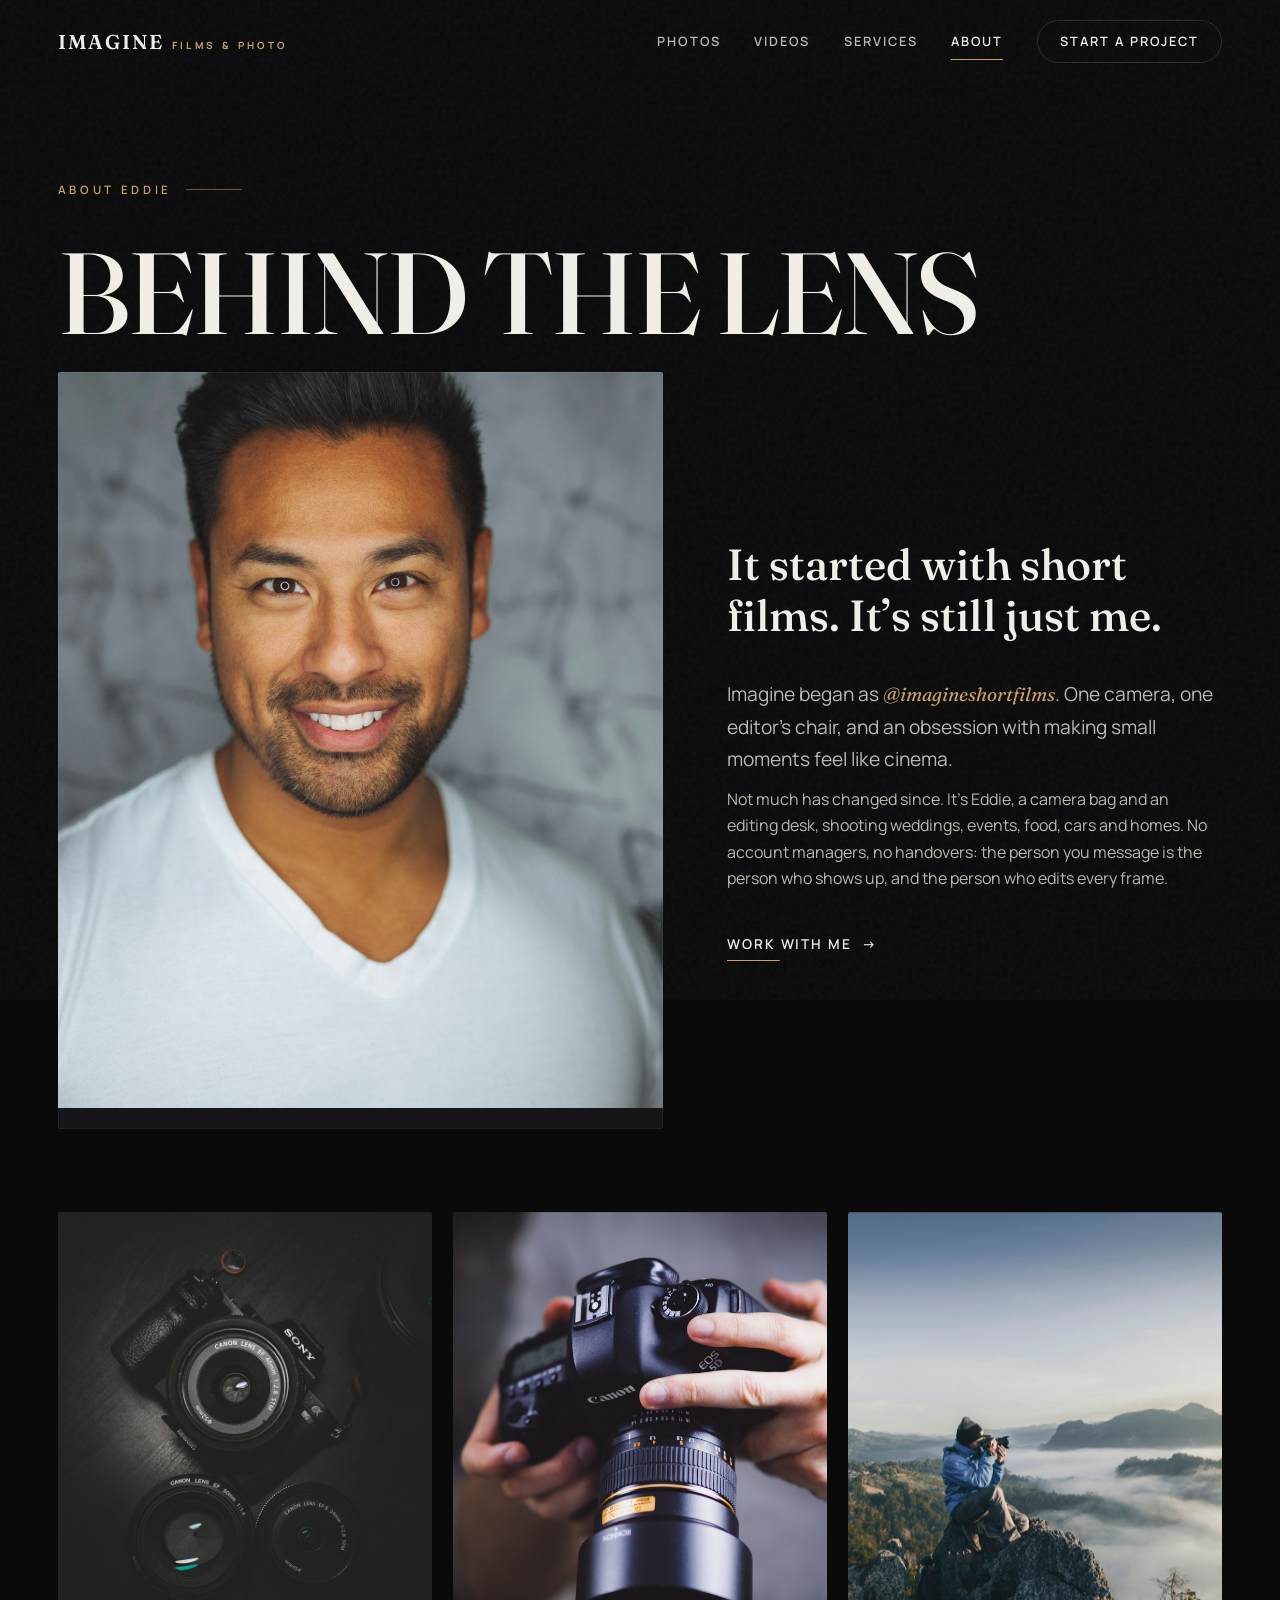
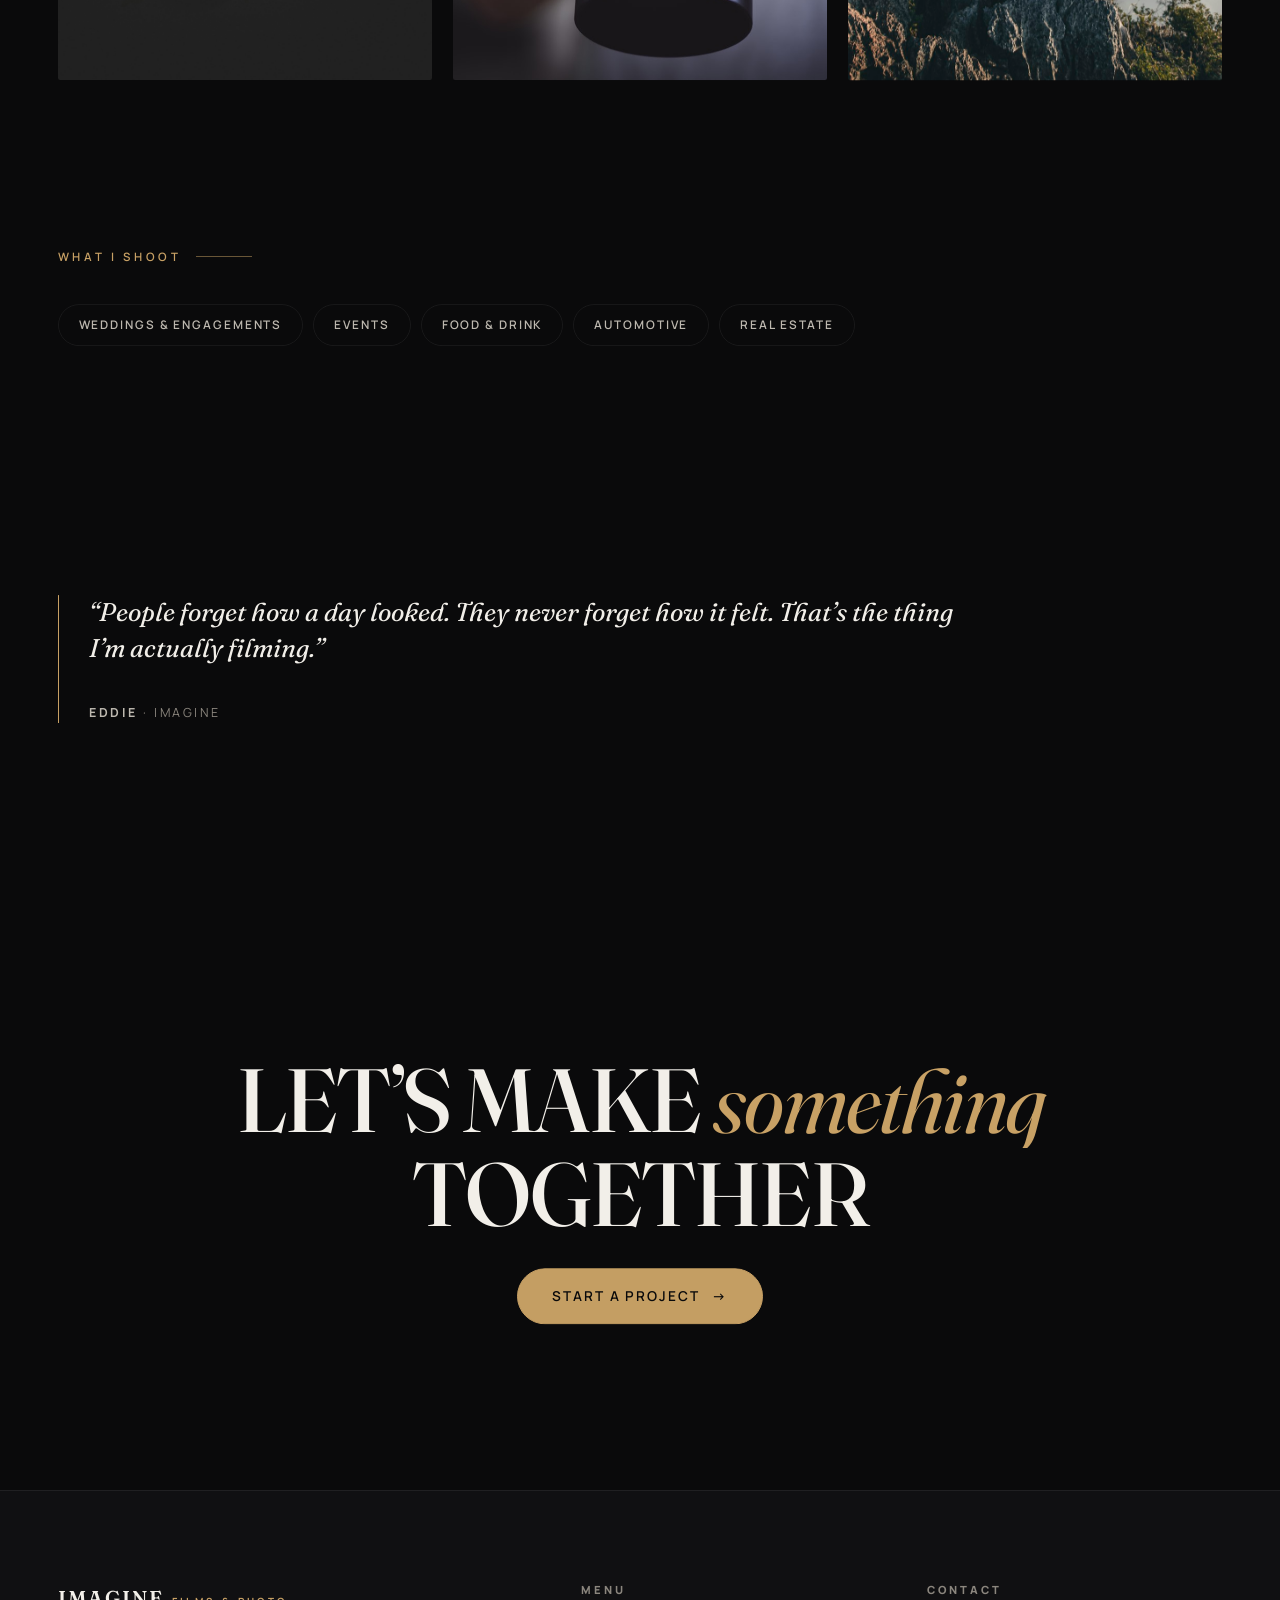
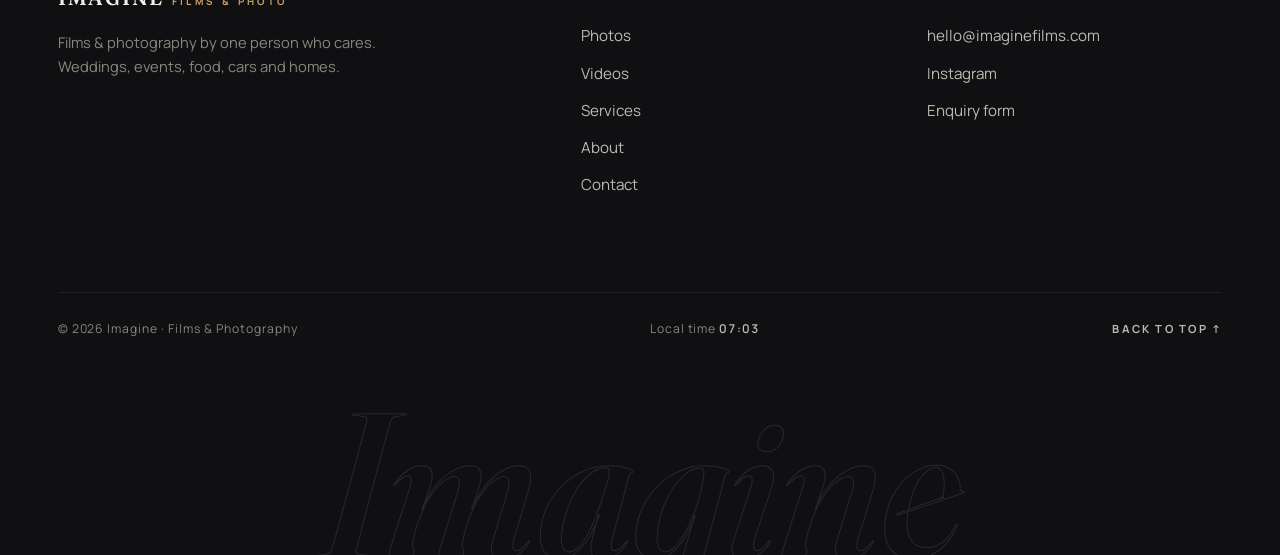
==== commit 01d2c8c4: "Humbler voice, Photos/Videos pages, phone number, simpler footer - Hero now reads 'Photos and videos" ====
--- a/about.html
+++ b/about.html
@@ -21,8 +21,8 @@
     <div class="nav-inner">
       <a href="index.html" class="logo"><b>Imagine</b><span>Films &amp; Photo</span></a>
       <nav class="nav-links" aria-label="Main">
-        <a href="work.html">Work</a>
-        <a href="films.html">Films</a>
+        <a href="photos.html">Photos</a>
+        <a href="videos.html">Videos</a>
         <a href="packages.html">Services</a>
         <a href="about.html" class="is-active">About</a>
         <a href="contact.html" class="nav-cta">Start a project</a>
@@ -33,8 +33,8 @@
 
   <div class="mobile-menu">
     <a href="index.html">Home</a>
-    <a href="work.html">Work</a>
-    <a href="films.html">Films</a>
+    <a href="photos.html">Photos</a>
+    <a href="videos.html">Videos</a>
     <a href="packages.html">Services</a>
     <a href="about.html" class="is-active">About</a>
     <a href="contact.html">Contact</a>
@@ -55,34 +55,6 @@
           <p class="lead mb-1" data-reveal>Imagine began as <em class="serif-i gold">@imagineshortfilms</em>. One camera, one editor’s chair, and an obsession with making small moments feel like cinema.</p>
           <p data-reveal>Not much has changed since. It’s Eddie, a camera bag and an editing desk, shooting weddings, events, food, cars and homes. No account managers, no handovers: the person you message is the person who shows up, and the person who edits every frame.</p>
           <p class="mt-1" data-reveal><a class="link-line" href="contact.html">Work with me <span class="arr">→</span></a></p>
-        </div>
-      </div>
-    </section>
-
-    <section class="section-lg container">
-      <p class="label">How I shoot</p>
-      <h2 class="h-lg mb-1" data-split>Three rules I never break</h2>
-      <div class="principles mt-1">
-        <div class="principle" data-reveal>
-          <span class="pn">/ 01</span>
-          <div>
-            <h3>Story first</h3>
-            <p>Pretty frames are easy. I chase the glance between the vows, the hands on the wheel, the plate hitting the pass, the shots that mean something in the edit.</p>
-          </div>
-        </div>
-        <div class="principle" data-reveal>
-          <span class="pn">/ 02</span>
-          <div>
-            <h3>Chase the light</h3>
-            <p>I plan every shoot around light, golden hour for couples, a room’s own glow for food, city lights for cars. If the light isn’t right, I wait for it.</p>
-          </div>
-        </div>
-        <div class="principle" data-reveal>
-          <span class="pn">/ 03</span>
-          <div>
-            <h3>Made to be watched everywhere</h3>
-            <p>Every delivery works on a cinema screen and on a phone: 16:9 for the big moments, verticals for the feed, stills for print. One shoot, every format.</p>
-          </div>
         </div>
       </div>
     </section>
@@ -125,19 +97,11 @@
         </div>
         <div class="footer-col">
           <h5>Menu</h5>
-          <a href="work.html">Work</a>
-          <a href="films.html">Films</a>
+          <a href="photos.html">Photos</a>
+          <a href="videos.html">Videos</a>
           <a href="packages.html">Services</a>
           <a href="about.html">About</a>
           <a href="contact.html">Contact</a>
-        </div>
-        <div class="footer-col">
-          <h5>Services</h5>
-          <a href="packages.html#weddings">Weddings</a>
-          <a href="packages.html#events">Events</a>
-          <a href="packages.html#food">Food</a>
-          <a href="packages.html#automotive">Automotive</a>
-          <a href="packages.html#realestate">Real estate</a>
         </div>
         <div class="footer-col">
           <h5>Contact</h5>
--- a/css/style.css
+++ b/css/style.css
@@ -603,7 +603,7 @@
 .cta-band .h-display em { color: var(--gold); font-style: italic; font-weight: 400; text-transform: none; }
 .footer { border-top: 1px solid var(--line-soft); background: var(--bg1); }
 .footer-main {
-  display: grid; grid-template-columns: 1.4fr 1fr 1fr 1fr; gap: clamp(30px, 4vw, 60px);
+  display: grid; grid-template-columns: 1.6fr 1fr 1fr; gap: clamp(30px, 4vw, 60px);
   padding-block: clamp(50px, 7vw, 90px);
 }
 @media (max-width: 950px) { .footer-main { grid-template-columns: 1fr 1fr; } }
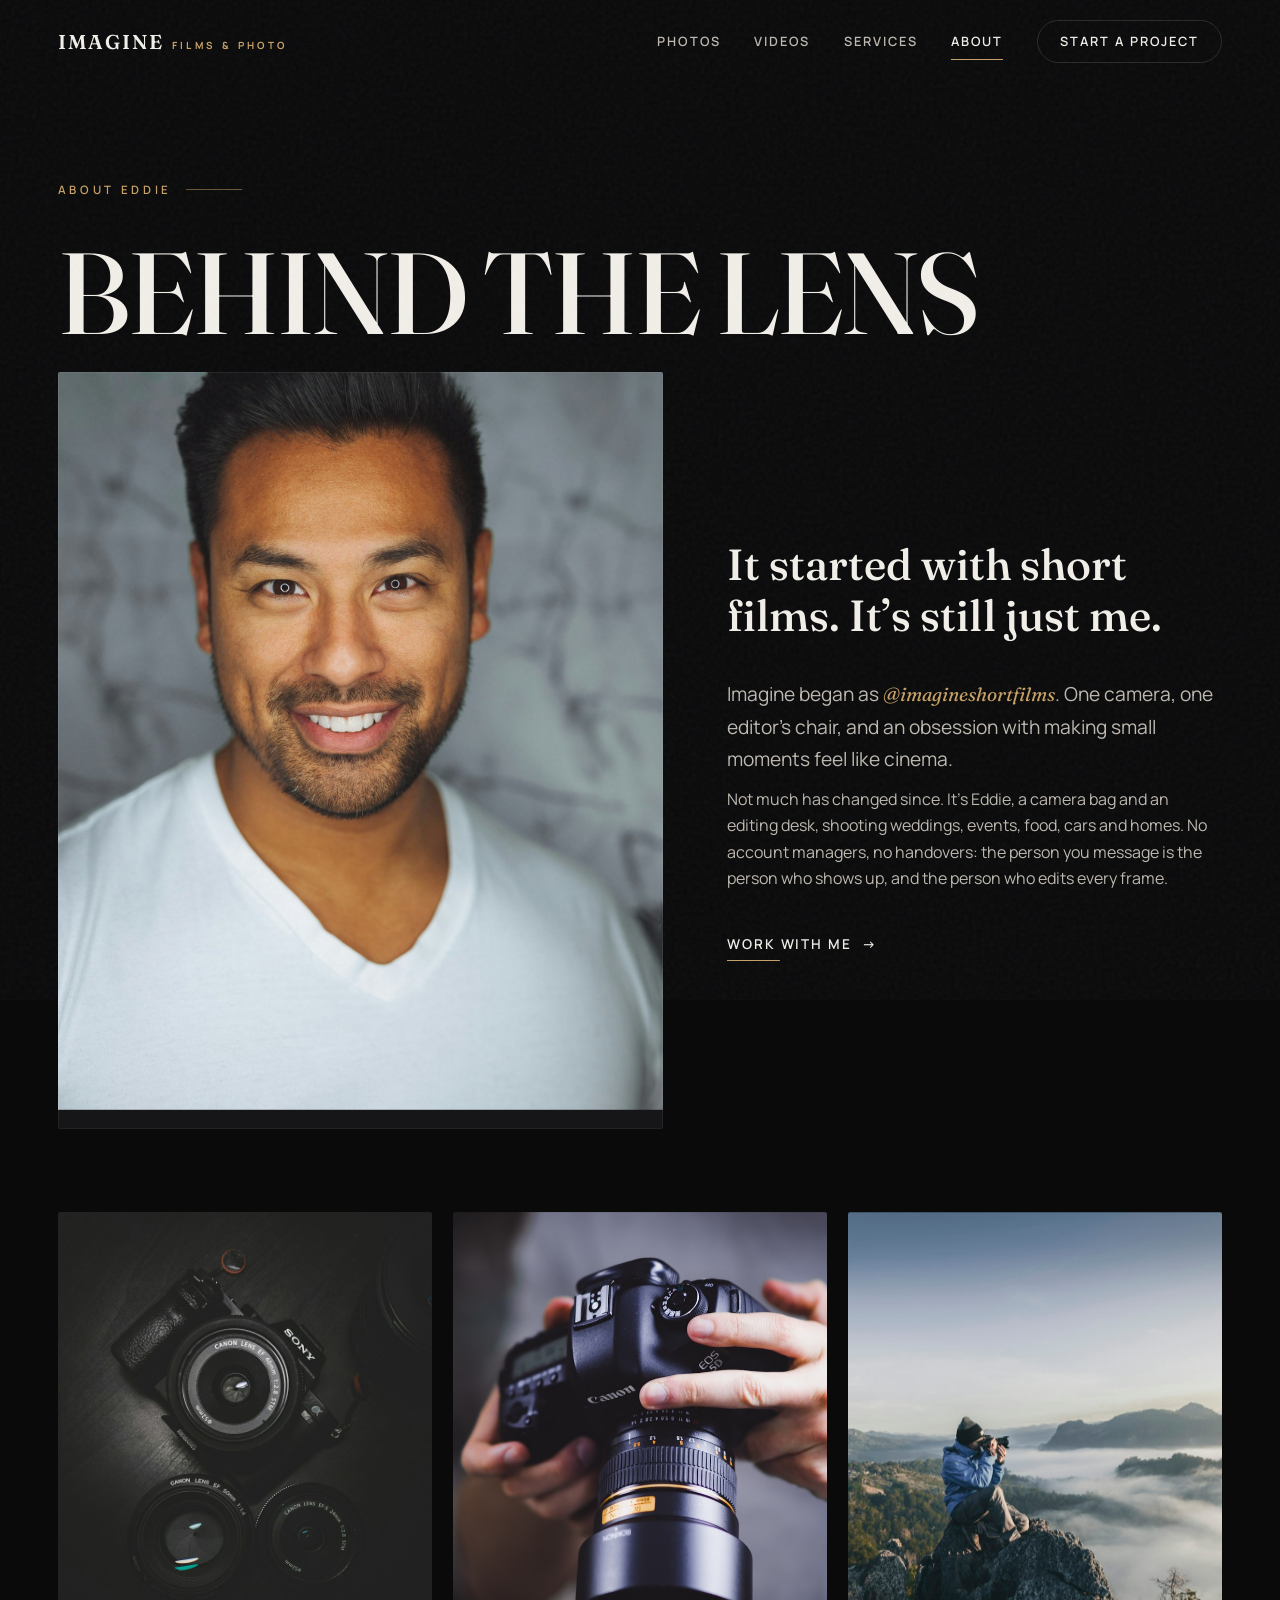
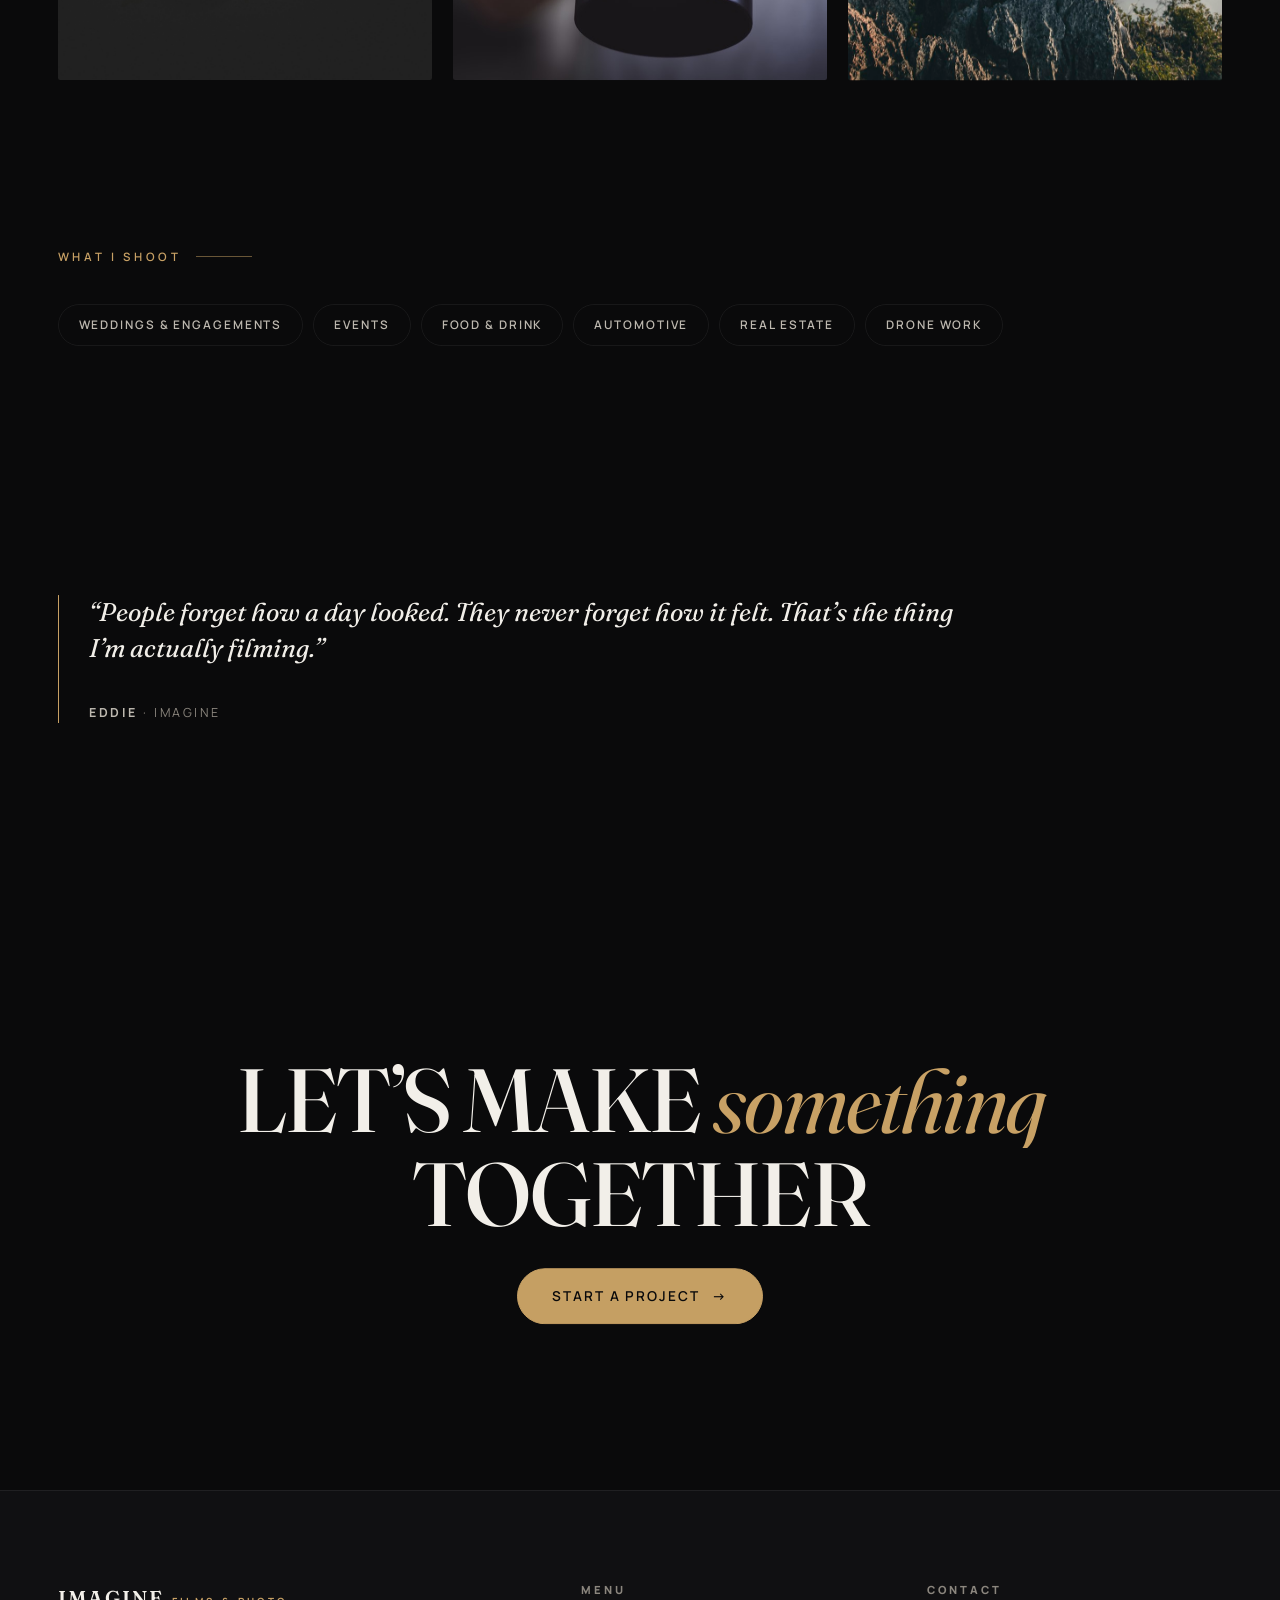
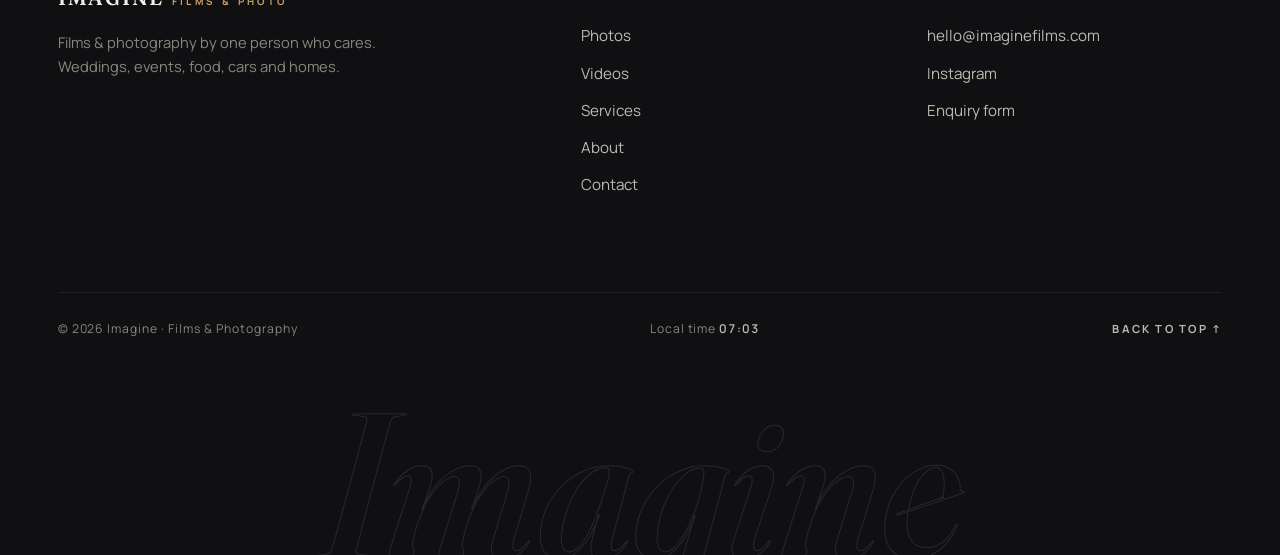
==== commit 2f27a9de: "Drop the camera-bag line, put drone work forward Hero now says 'I shoot photos, videos and drone foo" ====
--- a/about.html
+++ b/about.html
@@ -71,7 +71,7 @@
       <p class="label">What I shoot</p>
       <div class="chips-row mt-1" data-reveal>
         <span>Weddings &amp; engagements</span><span>Events</span><span>Food &amp; drink</span>
-        <span>Automotive</span><span>Real estate</span>
+        <span>Automotive</span><span>Real estate</span><span>Drone work</span>
       </div>
     </section>
 
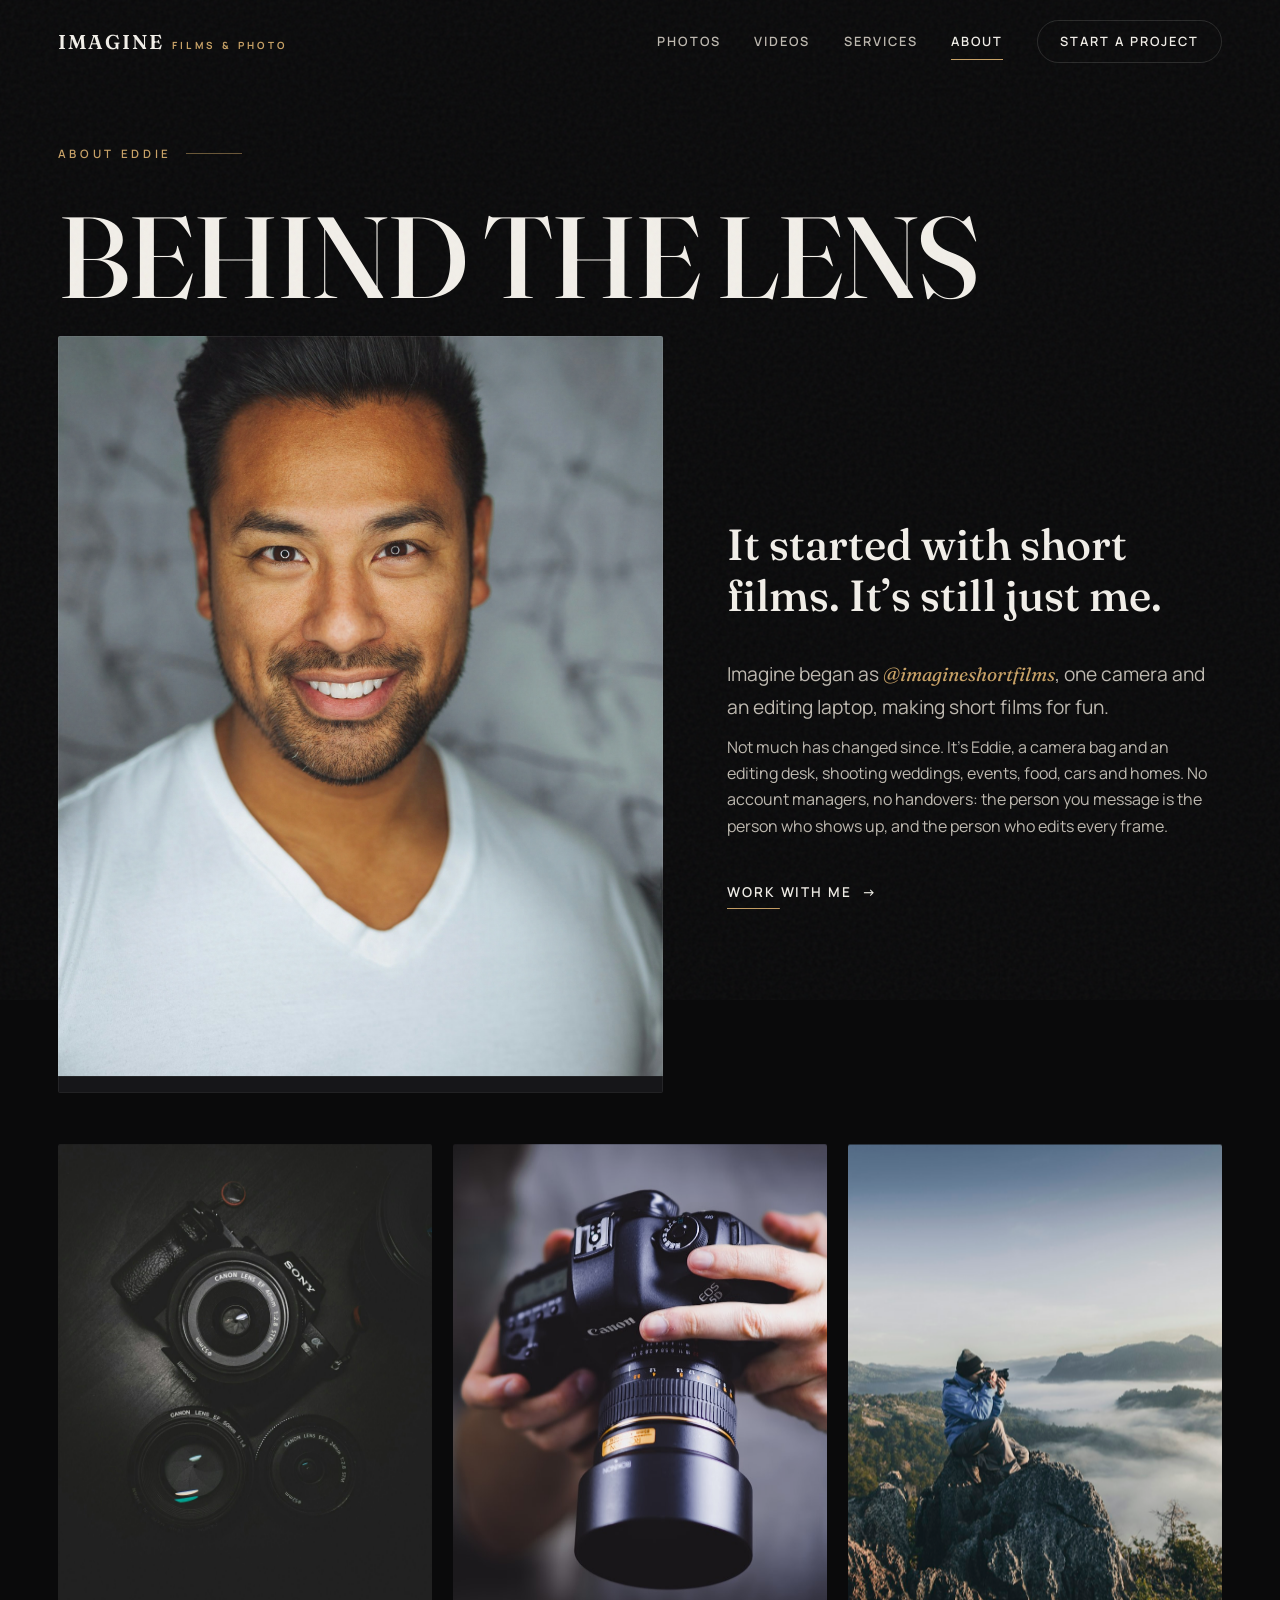
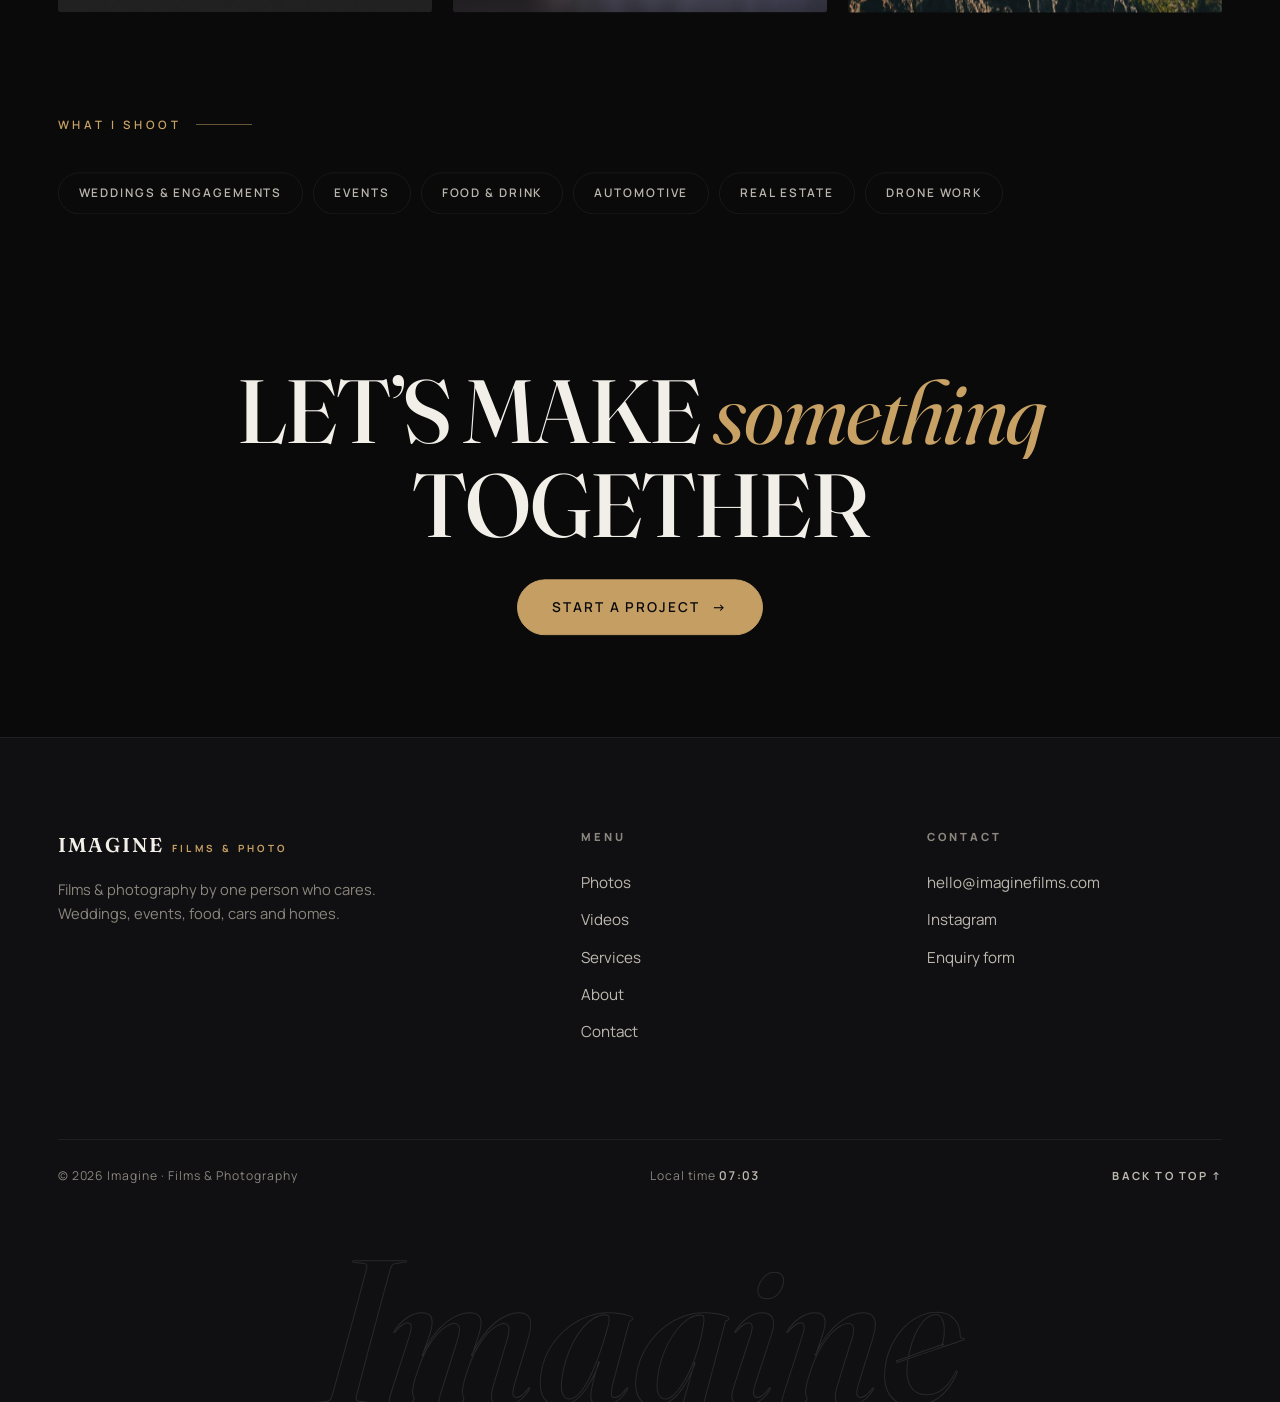
==== commit 8cd4be3f: "Tighter section spacing, plain factual copy everywhere - Section rhythm reduced roughly 40 percent (" ====
--- a/about.html
+++ b/about.html
@@ -52,7 +52,7 @@
         </div>
         <div>
           <h2 class="h-lg mb-1" data-split>It started with short films. It’s still just me.</h2>
-          <p class="lead mb-1" data-reveal>Imagine began as <em class="serif-i gold">@imagineshortfilms</em>. One camera, one editor’s chair, and an obsession with making small moments feel like cinema.</p>
+          <p class="lead mb-1" data-reveal>Imagine began as <em class="serif-i gold">@imagineshortfilms</em>, one camera and an editing laptop, making short films for fun.</p>
           <p data-reveal>Not much has changed since. It’s Eddie, a camera bag and an editing desk, shooting weddings, events, food, cars and homes. No account managers, no handovers: the person you message is the person who shows up, and the person who edits every frame.</p>
           <p class="mt-1" data-reveal><a class="link-line" href="contact.html">Work with me <span class="arr">→</span></a></p>
         </div>
@@ -72,13 +72,6 @@
       <div class="chips-row mt-1" data-reveal>
         <span>Weddings &amp; engagements</span><span>Events</span><span>Food &amp; drink</span>
         <span>Automotive</span><span>Real estate</span><span>Drone work</span>
-      </div>
-    </section>
-
-    <section class="section-lg container">
-      <div class="quote-card" data-reveal style="max-width: 900px;">
-        <blockquote>“People forget how a day looked. They never forget how it felt. That’s the thing I’m actually filming.”</blockquote>
-        <cite><b>Eddie</b> · Imagine</cite>
       </div>
     </section>
 
--- a/css/style.css
+++ b/css/style.css
@@ -17,7 +17,7 @@
   --font-display: "Fraunces", Georgia, "Times New Roman", serif;
   --font-body: "Manrope", "Segoe UI", system-ui, -apple-system, sans-serif;
   --pad: clamp(20px, 4.5vw, 72px);
-  --section: clamp(90px, 13vw, 190px);
+  --section: clamp(56px, 8vw, 110px);
   --radius: 2px;
   --ease: cubic-bezier(0.22, 1, 0.36, 1);
 }
@@ -285,7 +285,7 @@
 .statement .h-xl em { color: var(--gold); font-style: italic; font-weight: 400; }
 
 /* ---------- featured work cards (home) ---------- */
-.feature-list { display: flex; flex-direction: column; gap: clamp(60px, 8vw, 120px); }
+.feature-list { display: flex; flex-direction: column; gap: clamp(40px, 5.5vw, 80px); }
 .feature {
   display: grid; grid-template-columns: 1.35fr 1fr; gap: clamp(24px, 4vw, 70px); align-items: end;
 }
@@ -393,7 +393,7 @@
 .quote-card cite b { color: var(--ink-dim); }
 
 /* ---------- page headers ---------- */
-.page-head { padding-top: clamp(130px, 20vh, 210px); }
+.page-head { padding-top: clamp(110px, 16vh, 160px); }
 .page-head .h-display { margin-bottom: 24px; }
 .page-head .lead { margin-bottom: 10px; }
 
@@ -434,7 +434,7 @@
 .work-meta span { font-size: 0.7rem; letter-spacing: 0.16em; text-transform: uppercase; color: #a49b8e; white-space: nowrap; }
 
 /* ---------- films page ---------- */
-.film-list { display: flex; flex-direction: column; gap: clamp(70px, 9vw, 130px); }
+.film-list { display: flex; flex-direction: column; gap: clamp(44px, 6vw, 84px); }
 .film-block .film-player { position: relative; overflow: hidden; border-radius: var(--radius); aspect-ratio: 16 / 9; background: var(--bg2); cursor: pointer; }
 .film-player .film-poster { position: absolute; inset: 0; z-index: 2; transition: opacity 0.6s ease; }
 .film-player .film-poster img { width: 100%; height: 100%; object-fit: cover; transition: transform 1.4s var(--ease); }
@@ -499,7 +499,7 @@
 /* plain service blocks: heading + quote button left, offering list right */
 .svc-block {
   display: grid; grid-template-columns: 0.85fr 1.15fr; gap: clamp(24px, 4vw, 80px);
-  border-top: 1px solid var(--line-soft); padding-block: clamp(40px, 6vw, 80px);
+  border-top: 1px solid var(--line-soft); padding-block: clamp(30px, 4.5vw, 56px);
   scroll-margin-top: 110px;
 }
 @media (max-width: 860px) { .svc-block { grid-template-columns: 1fr; gap: 20px; } }
